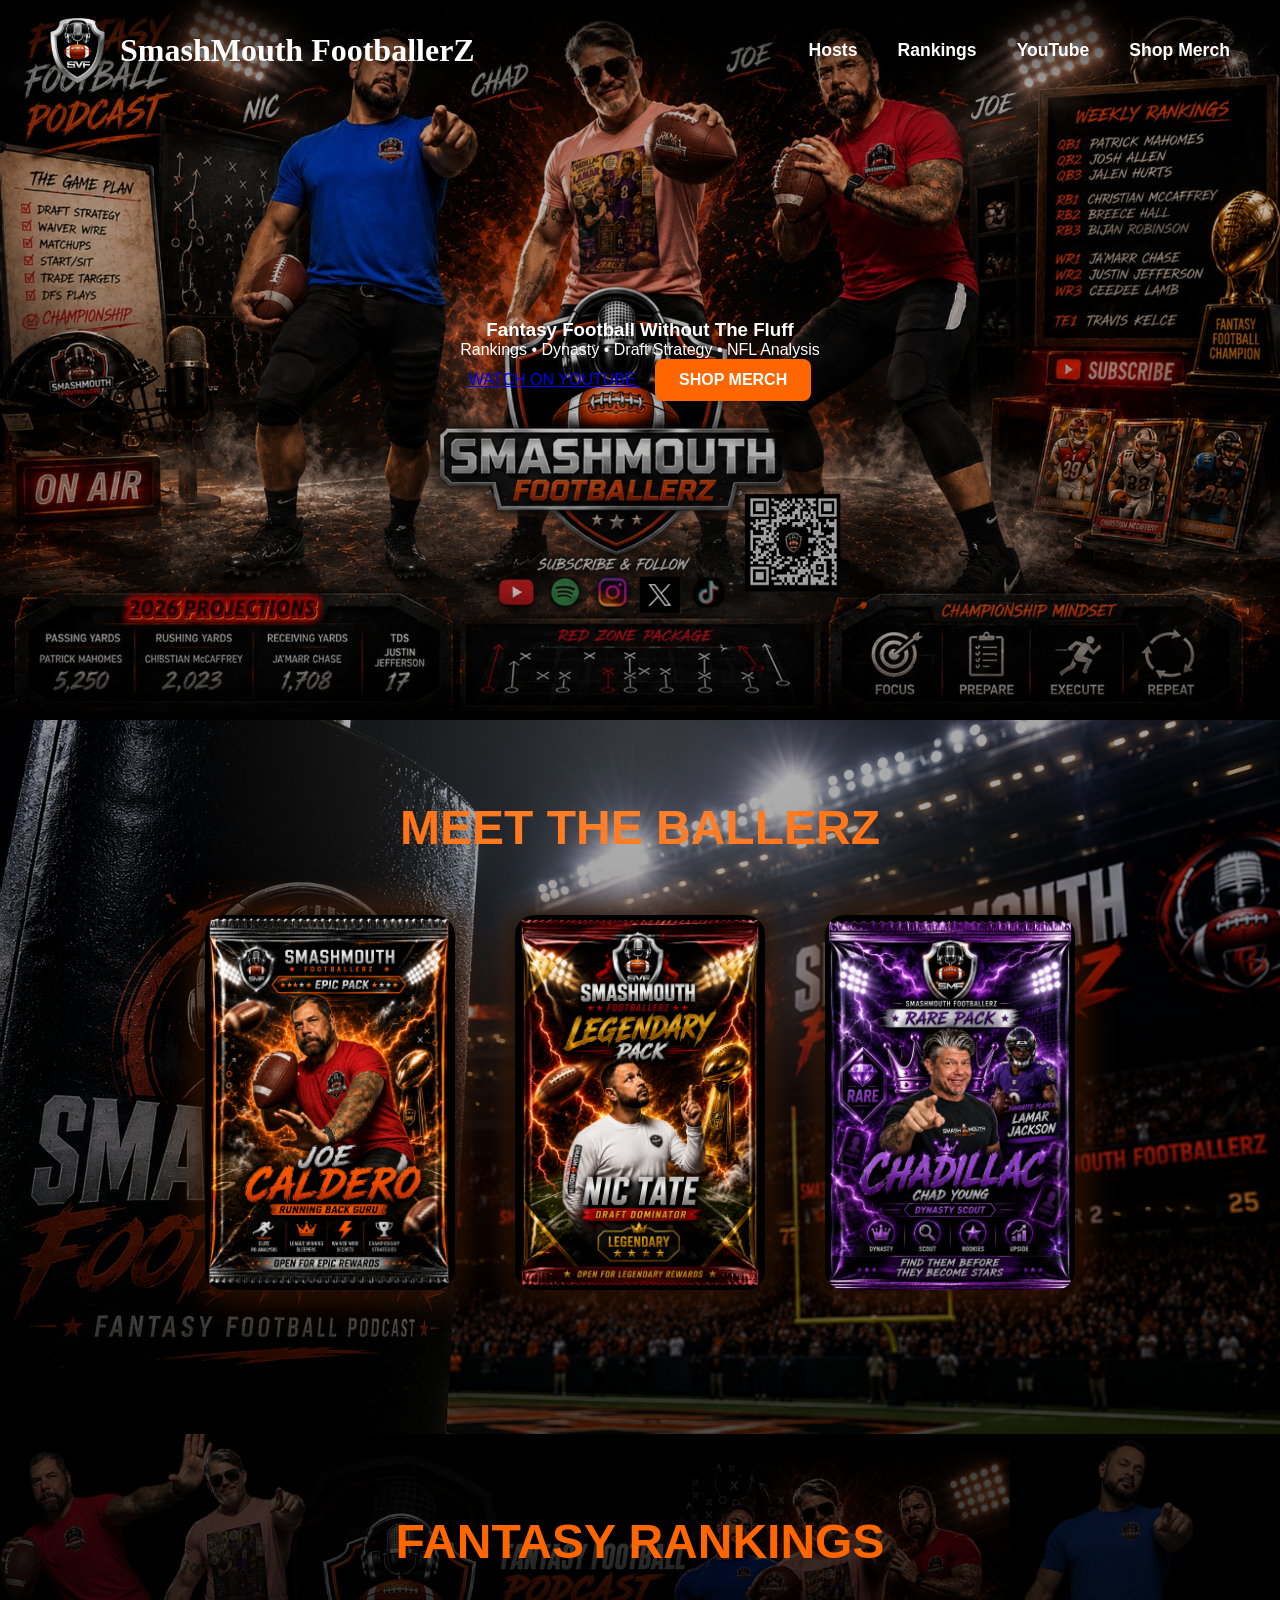
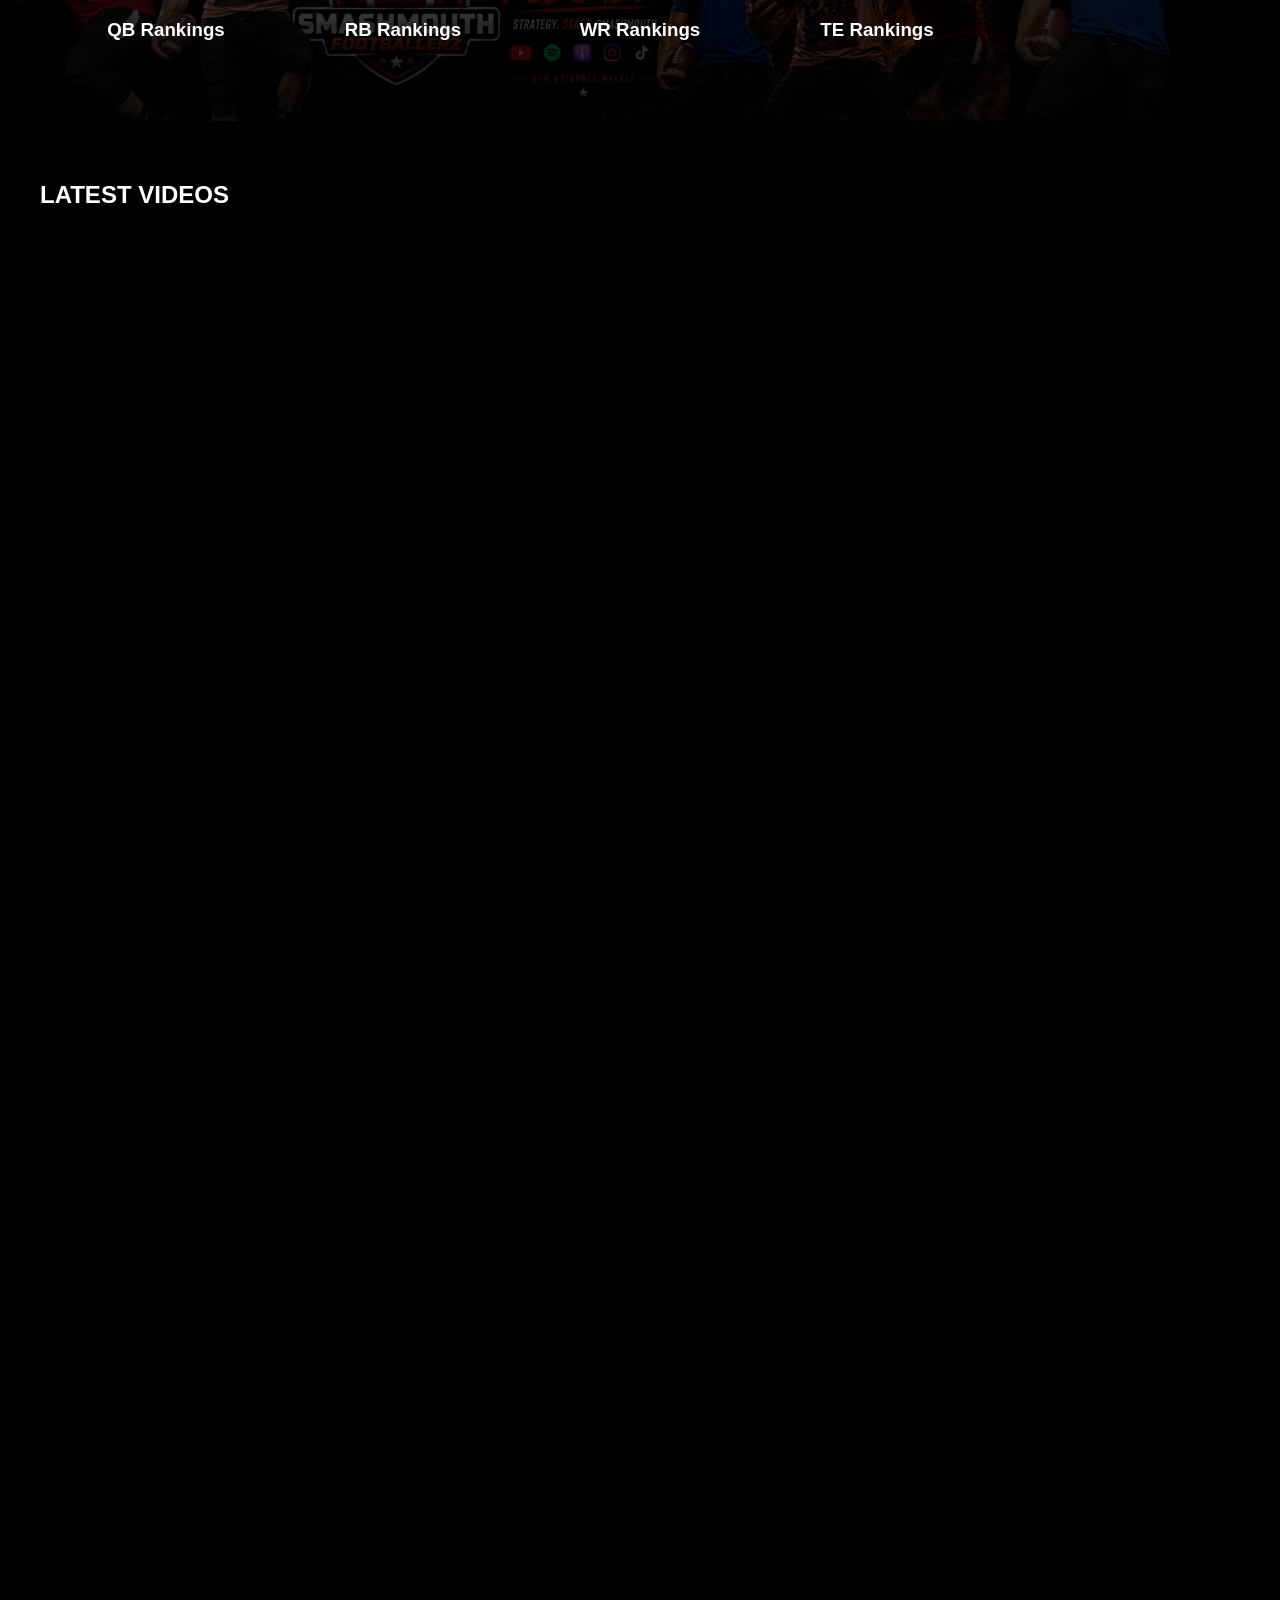
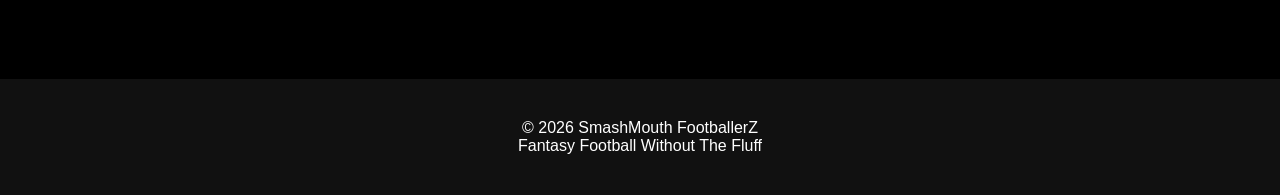
==== index.html @ d7bbfd6d "Update index.html" ====
<!DOCTYPE html>
<html lang="en">
<head>
<meta charset="UTF-8">
<meta name="viewport" content="width=device-width, initial-scale=1.0">
<title>SmashMouth FootballerZ</title>

<link rel="stylesheet" href="style.css">

<link href="https://fonts.googleapis.com/css2?family=Permanent+Marker&display=swap" rel="stylesheet">

</head>
<body>

<header class="navbar">

    <div class="logo-brand">
        <img src="Subject.png" alt="SMFZ Logo">
        <span>SmashMouth FootballerZ</span>
    </div>

        <nav>
    <a href="#hosts">Hosts</a>
    <a href="#rankings">Rankings</a>
    <a href="#videos">YouTube</a>
    <a href="https://smashmouth-footballerz-shop.fourthwall.com"
       target="_blank">Shop Merch</a>
</nav>


</header>

<section class="hero">

    <section class="hero">

    <img src="new-hero.jpg" class="hero-banner" alt="SmashMouth FootballerZ">

    <div class="hero-overlay"></div>

    <div class="hero-content">

        <h1>Fantasy Football Without The Fluff</h1>

        <p>Rankings • Dynasty • Draft Strategy • NFL Analysis</p>

        <a href="https://www.youtube.com/@SmashMouthFootballerZ"
           target="_blank"
           class="hero-btn">
           WATCH ON YOUTUBE
        </a>

        <a href="https://smashmouth-footballerz-shop.fourthwall.com"
           target="_blank"
           class="shop-btn">
           SHOP MERCH
        </a>

    </div>

</section>

<section id="hosts" class="hosts-section">

    <h2>MEET THE BALLERZ</h2>

    <div class="pack-grid">

        <a href="joe-bio.html" class="pack-link open-pack">
            <img src="joe-pack2.png" class="pack-image">
        </a>

        <a href="nic-bio.html" class="pack-link open-pack">
            <img src="nic-pack.png" class="pack-image">
        </a>

        <a href="chad-bio.html" class="pack-link open-pack">
            <img src="chad-pack.png" class="pack-image">
        </a>

    </div>

</section>

<section id="rankings" class="rankings-section">

    <h2>FANTASY RANKINGS</h2>

    <div class="rankings-grid">
       <a href="qb-rankings.html" class="ranking-card">
    <h3>QB Rankings</h3>
</a>

<a href="rb-rankings.html" class="ranking-card">
    <h3>RB Rankings</h3>
</a>

<a href="wr-rankings.html" class="ranking-card">
    <h3>WR Rankings</h3>
</a>

<a href="te-rankings.html" class="ranking-card">
    <h3>TE Rankings</h3>
</a>

</section>

<section id="videos" class="videos-section">

    <section id="youtube" class="youtube-section">
    <h2>LATEST VIDEOS</h2>

    <div class="video-grid">

        <iframe
            src="https://www.youtube.com/embed/yEulqUwS1Uc"
            allowfullscreen>
        </iframe>

        <iframe
            src="https://www.youtube.com/embed/JzOBuigKJJA"
            allowfullscreen>
        </iframe>

        <iframe
            src="https://www.youtube.com/embed/1jesguwpZWY"
            allowfullscreen>
        </iframe>

    </div>
        
</section>

<footer>

    <p>© 2026 SmashMouth FootballerZ</p>

    <p>Fantasy Football Without The Fluff</p>

</footer>

<!-- PACK OPENING OVERLAY -->

<div id="pack-opening">

    <div class="pack-flash"></div>

    <div class="smoke smoke1"></div>
    <div class="smoke smoke2"></div>
    <div class="smoke smoke3"></div>

    <div id="player-card">
        <img id="player-card-image" src="">
        <button id="enter-bio">VIEW PLAYER BIO</button>
    </div>

    <div class="pack-wrapper">
        <img id="opening-pack-left" class="pack-half left" src="">
        <img id="opening-pack-right" class="pack-half right" src="">
    </div>

    <h1 id="opening-text">OPENING PACK...</h1>

</div>

<script>

document.querySelectorAll('.open-pack').forEach(pack => {

    pack.addEventListener('click', function(e){

        e.preventDefault();

        const destination = this.href;
        const image = this.querySelector('.pack-image');
        const overlay = document.getElementById('pack-opening');
        const text = document.getElementById('opening-text');

        document.getElementById('player-card-image').src = image.src;
        document.getElementById('opening-pack-left').src = image.src;
        document.getElementById('opening-pack-right').src = image.src;

        overlay.classList.remove('epic','legendary','dynasty');
        overlay.classList.add('active');

        document.getElementById('shakeSound').play();

        setTimeout(() => {
            document.getElementById('ripSound').play();
        }, 600);

        setTimeout(() => {
            document.getElementById('boomSound').play();
        }, 1000);

        setTimeout(() => {
            document.getElementById('crowdSound').play();
        }, 1400);

        const imageSrc = image.src.toLowerCase();

        if(imageSrc.includes('joe-pack')){
            text.innerHTML = 'OPENING EPIC PACK...';
            overlay.classList.add('epic');
        }
        else if(imageSrc.includes('nic-pack')){
            text.innerHTML = 'OPENING LEGENDARY PACK...';
            overlay.classList.add('legendary');
        }
        else{
            text.innerHTML = 'OPENING DYNASTY PACK...';
            overlay.classList.add('dynasty');
        }

        setTimeout(() => {

            document.getElementById('player-card')
                .classList.add('show-card');

            document.getElementById('enter-bio')
                .style.display = 'block';

        }, 4500);

        document.getElementById('enter-bio').onclick = () => {
            window.location.href = destination;
        };

    });

});

</script>

</script>

<audio id="shakeSound" src="shake.mp3"></audio> <audio id="ripSound" src="rip.mp3"></audio> <audio id="boomSound" src="boom.mp3"></audio> <audio id="crowdSound" src="crowd.mp3"></audio>

</body>
</html>
---- style.css ----
*{
    margin:0;
    padding:0;
    box-sizing:border-box;
}

html{
    scroll-behavior:smooth;
}

body{
    background:#000;
    color:white;
    font-family:Arial, Helvetica, sans-serif;
    overflow-x:hidden;
}

/* NAVIGATION */

.navbar{
    position:absolute;
    top:0;
    left:0;
    width:100%;
    z-index:1000;

    display:flex;
    justify-content:space-between;
    align-items:center;

    padding:18px 50px;

    background:linear-gradient(
        to bottom,
        rgba(0,0,0,.85),
        rgba(0,0,0,0)
    );
}

.logo-brand{
    display:flex;
    align-items:center;
    gap:15px;
}

.logo-brand img{
    width:55px;
}

.logo-brand span{
    color:white;
    font-size:2rem;
    font-weight:bold;
    font-family:'Permanent Marker', cursive;
}

nav{
    display:flex;
    gap:40px;
}

nav a{
    color:white;
    text-decoration:none;
    font-size:1.1rem;
    font-weight:bold;
}

nav a:hover{
    color:#ff6600;
}

/* HERO */

.hero{
    position:relative;
    width:100%;
    overflow:hidden;
}

.hero-banner{
    width:100%;
    height:auto;
    display:block;
}

.hero-overlay{
    position:absolute;
    inset:0;
    background:rgba(0,0,0,.25);
}

.hero-content{
    position:absolute;
    top:50%;
    left:50%;
    transform:translate(-50%,-50%);
    text-align:center;
    width:100%;
    z-index:10;
}

/* HOSTS */

.hosts-section{
    position:relative;
    padding:80px 60px;

    background-image:
        linear-gradient(
            rgba(0,0,0,.35),
            rgba(0,0,0,.55)
        ),
        url('football-field.png');

    background-size:cover;
    background-position:center;
    background-repeat:no-repeat;
}
.hosts-section::before{
    content:'';
    position:absolute;
    inset:0;

    background:
        radial-gradient(circle at top center,
        rgba(255,255,255,.20),
        transparent 50%);

    pointer-events:none;
}
.hosts-section h2{

    text-align:center;

    color:#ff6600;

    font-size:3rem;

    margin-bottom:50px;
}

.hosts-grid{
    display:grid;
    grid-template-columns:repeat(3,1fr);
    gap:30px;
    align-items:start;
}

.host-card{
    background:#111;
    border-radius:15px;
    overflow:hidden;
}

.host-card img{
    width:100%;
    height:auto;
    display:block;
}

.host-info{

    padding:25px;
}

.host-info h3{

    color:#ff6600;

    margin-bottom:10px;

    font-size:1.5rem;
}

.host-info p{

    font-size:1.1rem;
}

/* RANKINGS */

.rankings-section{
    padding:80px 60px;

    background-image:
        linear-gradient(
            rgba(0,0,0,.70),
            rgba(0,0,0,.85)
        ),
        url('fantasyrankings.jpg');

    background-size:cover;
    background-position:center;
    background-repeat:no-repeat;

    position:relative;
}

.rankings-section h2{

    text-align:center;

    color:#ff6600;

    font-size:3rem;

    margin-bottom:50px;
}

.rankings-grid{

    display:grid;

    grid-template-columns:repeat(5,1fr);

    gap:25px;

    max-width:1400px;

    margin:auto;
}

.ranking-card {
    text-decoration: none;
    color: white;
    display: flex;
    justify-content: center;
    align-items: center;
}

.ranking-card:hover {
    transform: translateY(-5px);
    transition: 0.3s;
}
}

/* VIDEOS */

.videos-section{
    padding:80px 60px;

    background-image:
        linear-gradient(
            rgba(0,0,0,.75),
            rgba(0,0,0,.90)
        ),
        url('stadium-lights.png');

    background-size:cover;
    background-position:center;
    background-repeat:no-repeat;

    position:relative;
}

.video-card iframe{
    width:100%;
    height:250px;
    border:none;
    border-radius:12px;
}
}

.video-card{
    border-radius:20px;
    overflow:hidden;

    box-shadow:
        0 0 25px rgba(0,0,0,.7),
        0 0 20px rgba(255,102,0,.25);
}

.video-card iframe{
    width:100%;
    height:280px;
    border:none;
}

@media(max-width:900px){
    .videos-grid{
        grid-template-columns:1fr;
    }

    .video-card iframe{
        height:220px;
    }
}
/* FOOTER */

footer{

    background:#111;

    text-align:center;

    padding:40px;
}

/* MOBILE */

@media(max-width:1000px){

    .hosts-grid{
        grid-template-columns:1fr;
    }

    .rankings-grid{
        grid-template-columns:1fr;
    }

    .hero h1{
        font-size:3rem;
    }

    .hero p{
        font-size:1.2rem;
    }

    .navbar{
        flex-direction:column;
        gap:15px;
    }
}
.shop-btn {
    display: inline-block;
    margin-left: 15px;
    padding: 12px 24px;
    background: #ff6600;
    color: white;
    text-decoration: none;
    font-weight: bold;
    border-radius: 8px;
    transition: 0.3s ease;
}

.shop-btn:hover {
    background: #cc5200;
    transform: scale(1.05);
}
.host-link{
    text-decoration:none;
    color:inherit;
    display:block;
}

.host-card{
    cursor:pointer;
    transition:transform .3s ease;
}

.host-card:hover{
    transform:translateY(-8px);
}
.host-bio-poster{
    text-align:center;
    padding:40px 20px;
}

.host-bio-poster{
    text-align:center;
    padding:20px;
}

.bio-poster{
    width:min(95vw,1100px);
    max-height:90vh;
    object-fit:contain;
    display:block;
    margin:0 auto;
    border-radius:15px;
    box-shadow:0 0 35px rgba(255,106,0,.5);
}
/* PACK OPENING SECTION */

/* ==========================================
   SMF PACK SYSTEM - CLEAN VERSION
========================================== */

.pack-grid{
    display:flex;
    justify-content:center;
    align-items:center;
    flex-wrap:wrap;
    gap:60px;
    margin:60px auto;
    max-width:1600px;
}

.pack-link{
    text-decoration:none;
    display:block;
}

/* PACK IMAGES */

.pack-image{
    width:250px;
    height:auto;
    border-radius:20px;
    cursor:pointer;
    transition:.3s ease;

    backdrop-filter:blur(8px);

    box-shadow:
        0 0 25px rgba(0,0,0,.8),
        0 0 40px rgba(255,102,0,.4);
}

/* JOE PACK */

.pack-link:nth-child(1) .pack-image{
    animation:
        floatPack 3s ease-in-out infinite,
        glowEpic 2s ease-in-out infinite;
}

/* NIC PACK */

.pack-link:nth-child(2) .pack-image{
    animation:
        floatPack 3s ease-in-out infinite,
        glowLegendary 2s ease-in-out infinite;
}

/* CHAD PACK */

.pack-link:nth-child(3) .pack-image{
    animation:
        floatPack 3s ease-in-out infinite,
        glowRare 2s ease-in-out infinite;
}

/* FLOAT */

@keyframes floatPack{
    0%{
        transform:translateY(0);
    }

    50%{
        transform:translateY(-15px);
    }

    100%{
        transform:translateY(0);
    }
}

/* ORANGE */

@keyframes glowEpic{
    0%{
        box-shadow:0 0 20px #ff6600;
    }

    50%{
        box-shadow:
            0 0 40px #ff6600,
            0 0 80px #ff9900;
    }

    100%{
        box-shadow:0 0 20px #ff6600;
    }
}

/* RED */

@keyframes glowLegendary{
    0%{
        box-shadow:0 0 20px #ff0000;
    }

    50%{
        box-shadow:
            0 0 50px #ff0000,
            0 0 100px #ff3300,
            0 0 150px #ff6600;
    }

    100%{
        box-shadow:0 0 20px #ff0000;
    }
}

/* PURPLE */

@keyframes glowRare{
    0%{
        box-shadow:0 0 20px #8a2be2;
    }

    50%{
        box-shadow:
            0 0 50px #8a2be2,
            0 0 100px #b266ff;
    }

    100%{
        box-shadow:0 0 20px #8a2be2;
    }
}

/* HOVER */

.pack-image:hover{
    transform:scale(1.08);
}

/* ==========================================
   PACK OPENING OVERLAY
========================================== */

/* ===================================
SMF ULTIMATE PACK OPENER
=================================== */

.pack-grid{
display:flex;
justify-content:center;
gap:60px;
flex-wrap:wrap;
margin:60px auto;
}

.pack-image{
width:250px;
border-radius:20px;
cursor:pointer;
transition:.3s;
}

/* FLOATING PACKS */

.pack-link:nth-child(1) .pack-image{
animation:floatPack 3s infinite ease-in-out,
epicGlow 2s infinite;
}

.pack-link:nth-child(2) .pack-image{
animation:floatPack 3s infinite ease-in-out,
legendaryGlow 2s infinite;
}

.pack-link:nth-child(3) .pack-image{
animation:floatPack 3s infinite ease-in-out,
dynastyGlow 2s infinite;
}

@keyframes floatPack{
0%{transform:translateY(0);}
50%{transform:translateY(-15px);}
100%{transform:translateY(0);}
}

@keyframes epicGlow{
0%,100%{box-shadow:0 0 20px #ff6600;}
50%{box-shadow:0 0 60px #ff6600;}
}

@keyframes legendaryGlow{
0%,100%{box-shadow:0 0 20px #ff0000;}
50%{
box-shadow:
0 0 50px #ff0000,
0 0 100px #ff6600;
}
}

@keyframes dynastyGlow{
0%,100%{box-shadow:0 0 20px #8a2be2;}
50%{
box-shadow:
0 0 50px #8a2be2,
0 0 100px #c77dff;
}
}

/* ===================================
OVERLAY
=================================== */

#pack-opening{
position:fixed;
inset:0;
background:#000;
display:none;
justify-content:center;
align-items:center;
flex-direction:column;
z-index:99999;
overflow:hidden;
}

#pack-opening.active{
display:flex;
}

/* FLASH */

.pack-flash{
position:absolute;
inset:0;
background:white;
opacity:0;
}

#pack-opening.active .pack-flash{
animation:flashBurst .8s forwards;
}

@keyframes flashBurst{
0%{opacity:0;}
20%{opacity:1;}
100%{opacity:0;}
}

/* SMOKE */

.smoke{
position:absolute;
width:600px;
height:600px;
border-radius:50%;
background:rgba(255,255,255,.08);
filter:blur(80px);
opacity:0;
}

#pack-opening.active .smoke{
animation:smokeRise 3s forwards;
}

@keyframes smokeRise{
from{
opacity:0;
transform:scale(.2);
}
to{
opacity:.7;
transform:scale(2);
}
}

/* PACK RIP */

.pack-wrapper{
position:relative;
width:350px;
height:500px;
}

.pack-half{
position:absolute;
width:100%;
height:100%;
object-fit:contain;
}

.left{
clip-path:polygon(0 0,50% 0,50% 100%,0 100%);
}

.right{
clip-path:polygon(50% 0,100% 0,100% 100%,50% 100%);
}

#pack-opening.active .left{
animation:ripLeft 1.5s forwards;
}

#pack-opening.active .right{
animation:ripRight 1.5s forwards;
}

@keyframes ripLeft{
to{
transform:
translateX(-500px)
rotate(-25deg);
opacity:0;
}
}

@keyframes ripRight{
    to{
        transform:
            translateX(500px)
            rotate(25deg);

        opacity:0;
    }
}

/* CARD REVEAL */

#player-card{
    position:absolute;
    left:50%;
    top:50%;

    transform:
        translate(-50%,-50%)
        translateY(400px)
        rotateY(180deg);

    opacity:0;
    z-index:1000;

    transition:all 1.2s ease;
    text-align:center;
}
.show-card{
    opacity:1 !important;

    transform:
        translate(-50%,-50%)
        translateY(0)
        rotateY(0deg) !important;
}

#player-card img{
    width:350px;
    border-radius:20px;

    box-shadow:
        0 0 30px #ff6600,
        0 0 80px #ff3300;
}
#player-card-image{
    width:350px;
    max-width:80vw;
    display:block;
}
#enter-bio{
    display:none;

    margin-top:20px;
    padding:15px 30px;

    background:#ff6600;
    color:#fff;

    border:none;
    border-radius:10px;

    font-size:20px;
    font-weight:bold;

    cursor:pointer;

    box-shadow:
        0 0 20px #ff6600;
}

#enter-bio:hover{
    transform:scale(1.05);
}

/* TEXT */

#opening-text{
margin-top:25px;
color:white;
font-size:2.5rem;
text-shadow:
0 0 20px #ff6600;
}

/* BUTTON */

#enter-bio{
display:none;
margin:25px auto;

padding:15px 35px;

background:#ff6600;

color:white;

border:none;

border-radius:12px;

font-size:20px;

cursor:pointer;

box-shadow:
0 0 30px #ff6600;


}

#enter-bio:hover{
transform:scale(1.05);
}
.stadium-lights{
    position:absolute;
    inset:0;
    background:
    radial-gradient(circle,#ff6600 0%,transparent 70%);
    opacity:0;
    animation:lightsOn 1s forwards;
    animation-delay:1s;
}

@keyframes lightsOn{
    to{
        opacity:.8;
    }
}
.show-card img{
    animation:pulseGlow 2s infinite;
}

@keyframes pulseGlow{
    0%{
        transform:scale(1);
    }
    50%{
        transform:scale(1.05);
    }
    100%{
        transform:scale(1);
    }
}.epic{
    box-shadow:0 0 50px orange;
}.legendary{
    box-shadow:0 0 80px gold;
}.dynasty{
    box-shadow:0 0 80px #8a2be2;
}.legendary .pack-flash{
    background:gold;
}
/* LATEST VIDEOS */

.youtube-section {
    padding: 60px 40px;
}

.youtube-section h2 {
    color: white;
    margin-bottom: 20px;
    text-transform: uppercase;
}

.video-grid {
    display: flex;
    flex-direction: column;
    gap: 20px;
}

.video-grid iframe {
    width: 100%;
    height: 450px;
    border: none;
    border-radius: 15px;
    background: #000;
}
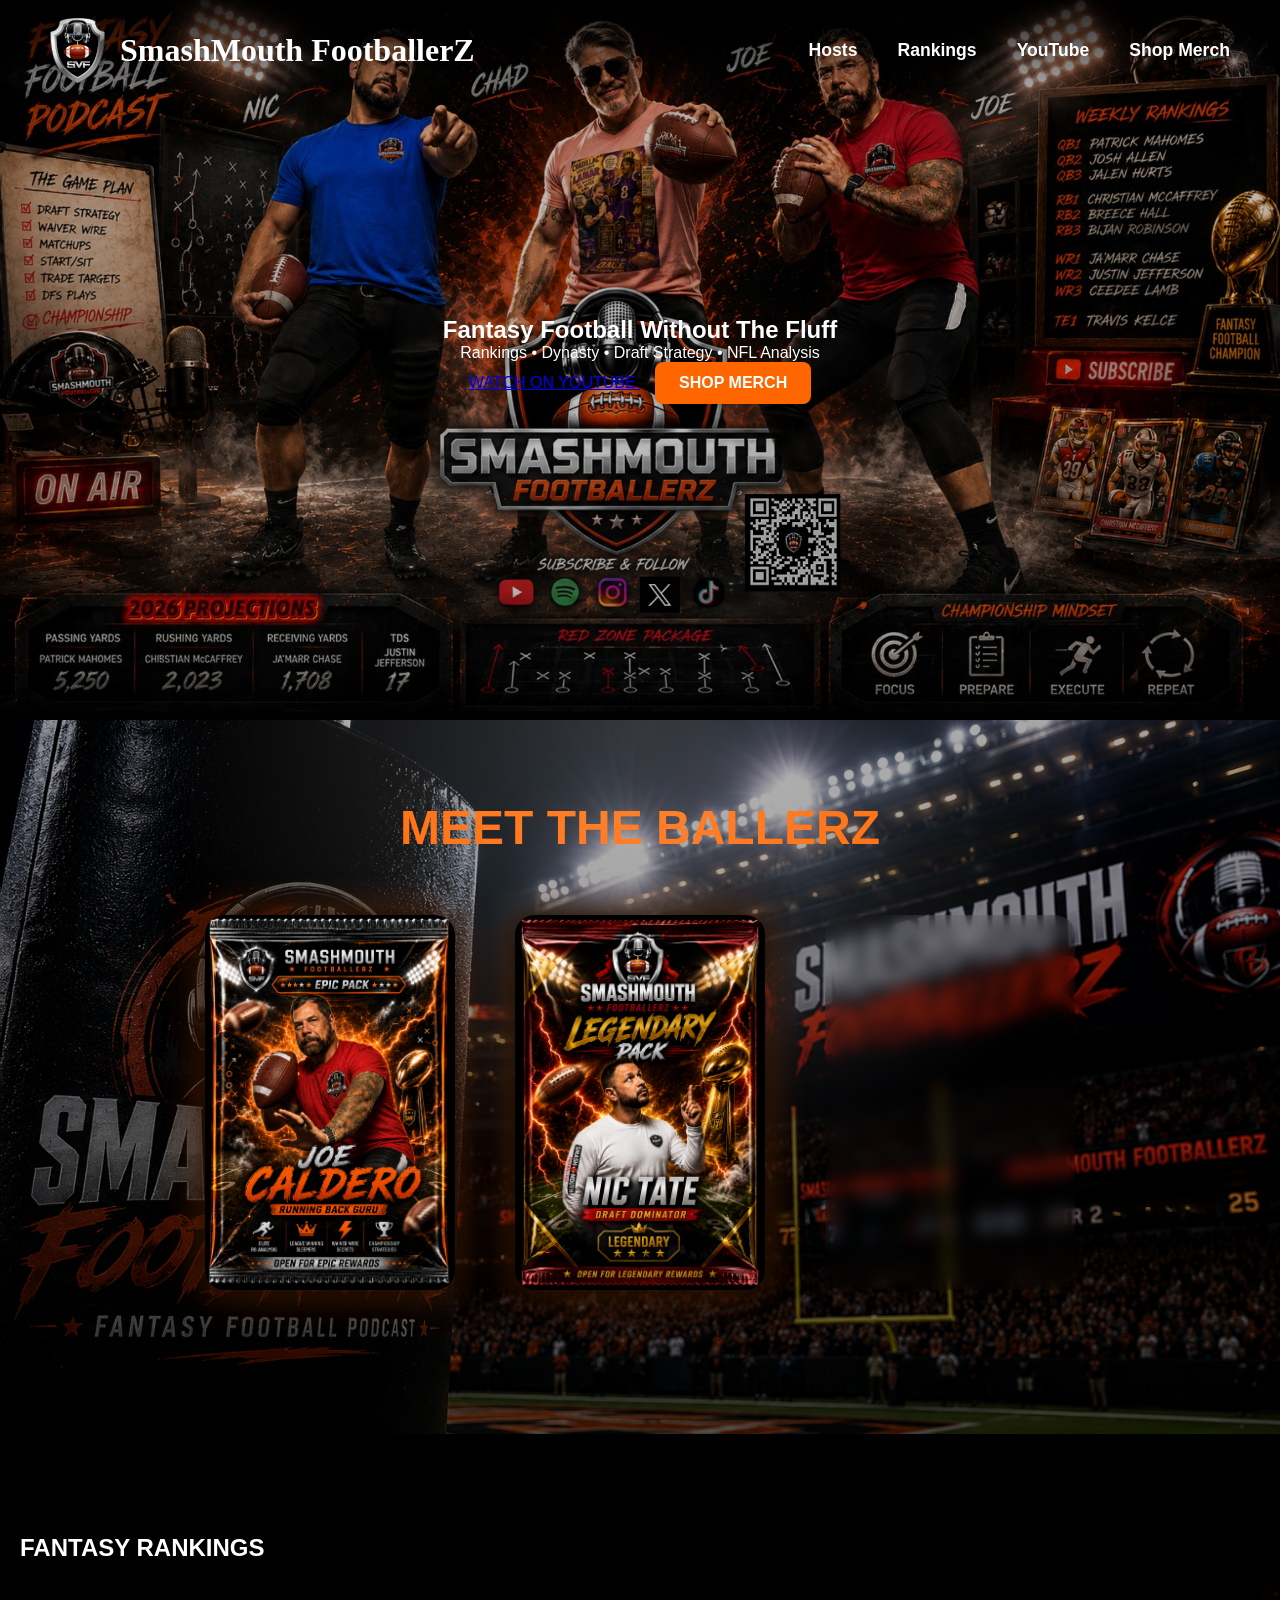
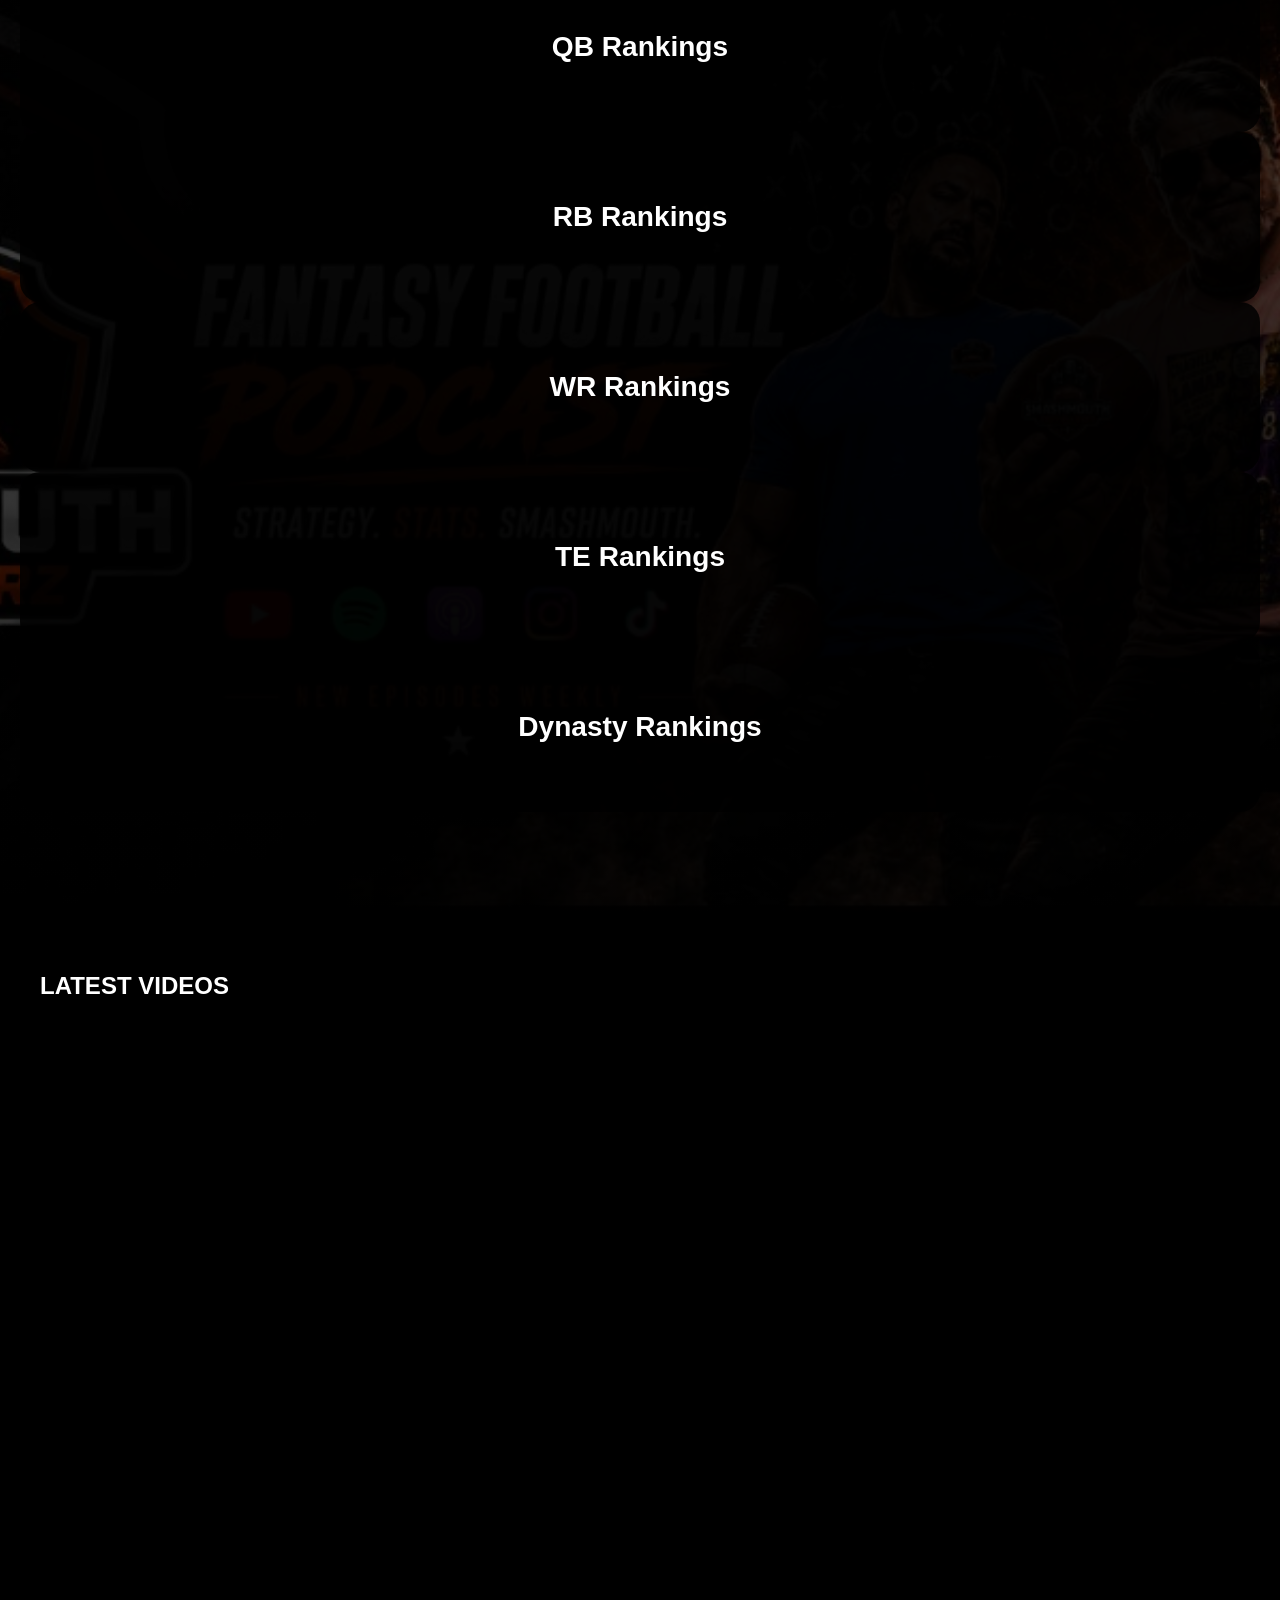
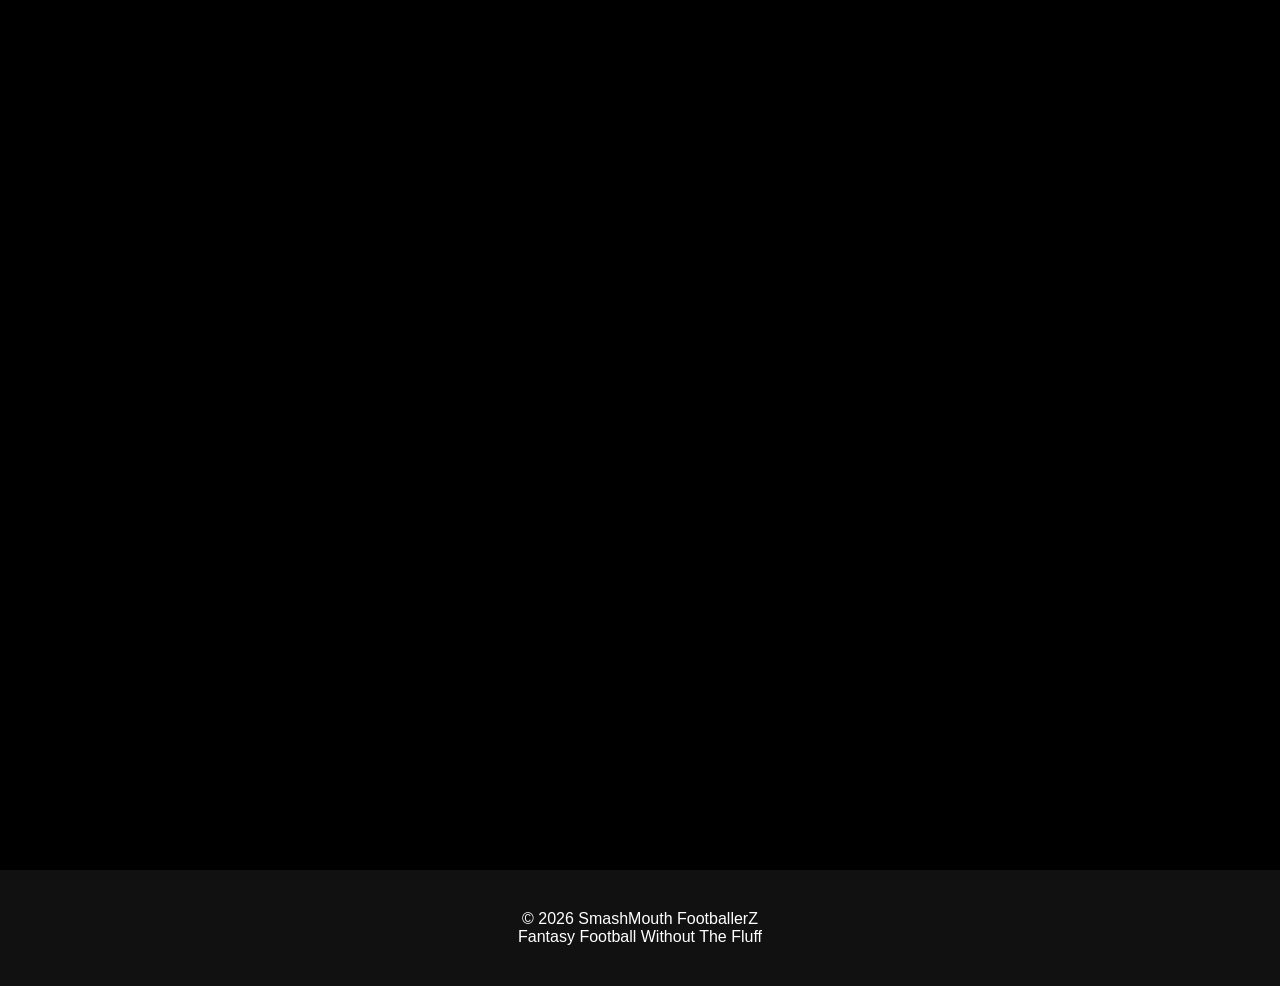
==== commit 427a7ed0: "Update index.html" ====
--- a/index.html
+++ b/index.html
@@ -32,8 +32,6 @@
 
 <section class="hero">
 
-    <section class="hero">
-
     <img src="new-hero.jpg" class="hero-banner" alt="SmashMouth FootballerZ">
 
     <div class="hero-overlay"></div>
@@ -87,27 +85,33 @@
     <h2>FANTASY RANKINGS</h2>
 
     <div class="rankings-grid">
-       <a href="qb-rankings.html" class="ranking-card">
-    <h3>QB Rankings</h3>
-</a>
-
-<a href="rb-rankings.html" class="ranking-card">
-    <h3>RB Rankings</h3>
-</a>
-
-<a href="wr-rankings.html" class="ranking-card">
-    <h3>WR Rankings</h3>
-</a>
-
-<a href="te-rankings.html" class="ranking-card">
-    <h3>TE Rankings</h3>
-</a>
-
-</section>
-
-<section id="videos" class="videos-section">
-
-    <section id="youtube" class="youtube-section">
+
+    <a href="qb-rankings.html" class="ranking-card">
+        <h3>QB Rankings</h3>
+    </a>
+
+    <a href="rb-rankings.html" class="ranking-card">
+        <h3>RB Rankings</h3>
+    </a>
+
+    <a href="wr-rankings.html" class="ranking-card">
+        <h3>WR Rankings</h3>
+    </a>
+
+    <a href="te-rankings.html" class="ranking-card">
+        <h3>TE Rankings</h3>
+    </a>
+
+    <a href="dynasty-rankings.html" class="ranking-card">
+        <h3>Dynasty Rankings</h3>
+    </a>
+
+</div>
+
+</section>
+
+<section id="videos" class="youtube-section">
+
     <h2>LATEST VIDEOS</h2>
 
     <div class="video-grid">
@@ -232,8 +236,6 @@
 
 </script>
 
-</script>
-
 <audio id="shakeSound" src="shake.mp3"></audio> <audio id="ripSound" src="rip.mp3"></audio> <audio id="boomSound" src="boom.mp3"></audio> <audio id="crowdSound" src="crowd.mp3"></audio>
 
 </body>
--- a/style.css
+++ b/style.css
@@ -181,7 +181,8 @@
 /* RANKINGS */
 
 .rankings-section{
-    padding:80px 60px;
+    padding: 100px 20px;
+    min-height: 600px;
 
     background-image:
         linear-gradient(
@@ -191,48 +192,35 @@
         url('fantasyrankings.jpg');
 
     background-size:cover;
-    background-position:center;
+    background-position: top center;
     background-repeat:no-repeat;
 
     position:relative;
 }
 
-.rankings-section h2{
-
-    text-align:center;
-
-    color:#ff6600;
-
-    font-size:3rem;
-
-    margin-bottom:50px;
-}
-
-.rankings-grid{
-
-    display:grid;
-
-    grid-template-columns:repeat(5,1fr);
-
-    gap:25px;
-
-    max-width:1400px;
-
-    margin:auto;
-}
-
 .ranking-card {
+    background: rgba(0,0,0,0.85);
+    border-radius: 20px;
+
+    min-height: 170px;
+    padding: 20px;
+
     text-decoration: none;
     color: white;
+
     display: flex;
     justify-content: center;
     align-items: center;
+
+    font-size: 1.5rem;
+    font-weight: bold;
+
+    transition: 0.3s ease;
 }
 
 .ranking-card:hover {
-    transform: translateY(-5px);
-    transition: 0.3s;
-}
+    transform: translateY(-8px);
+    box-shadow: 0 0 25px rgba(255,102,0,.7);
 }
 
 /* VIDEOS */
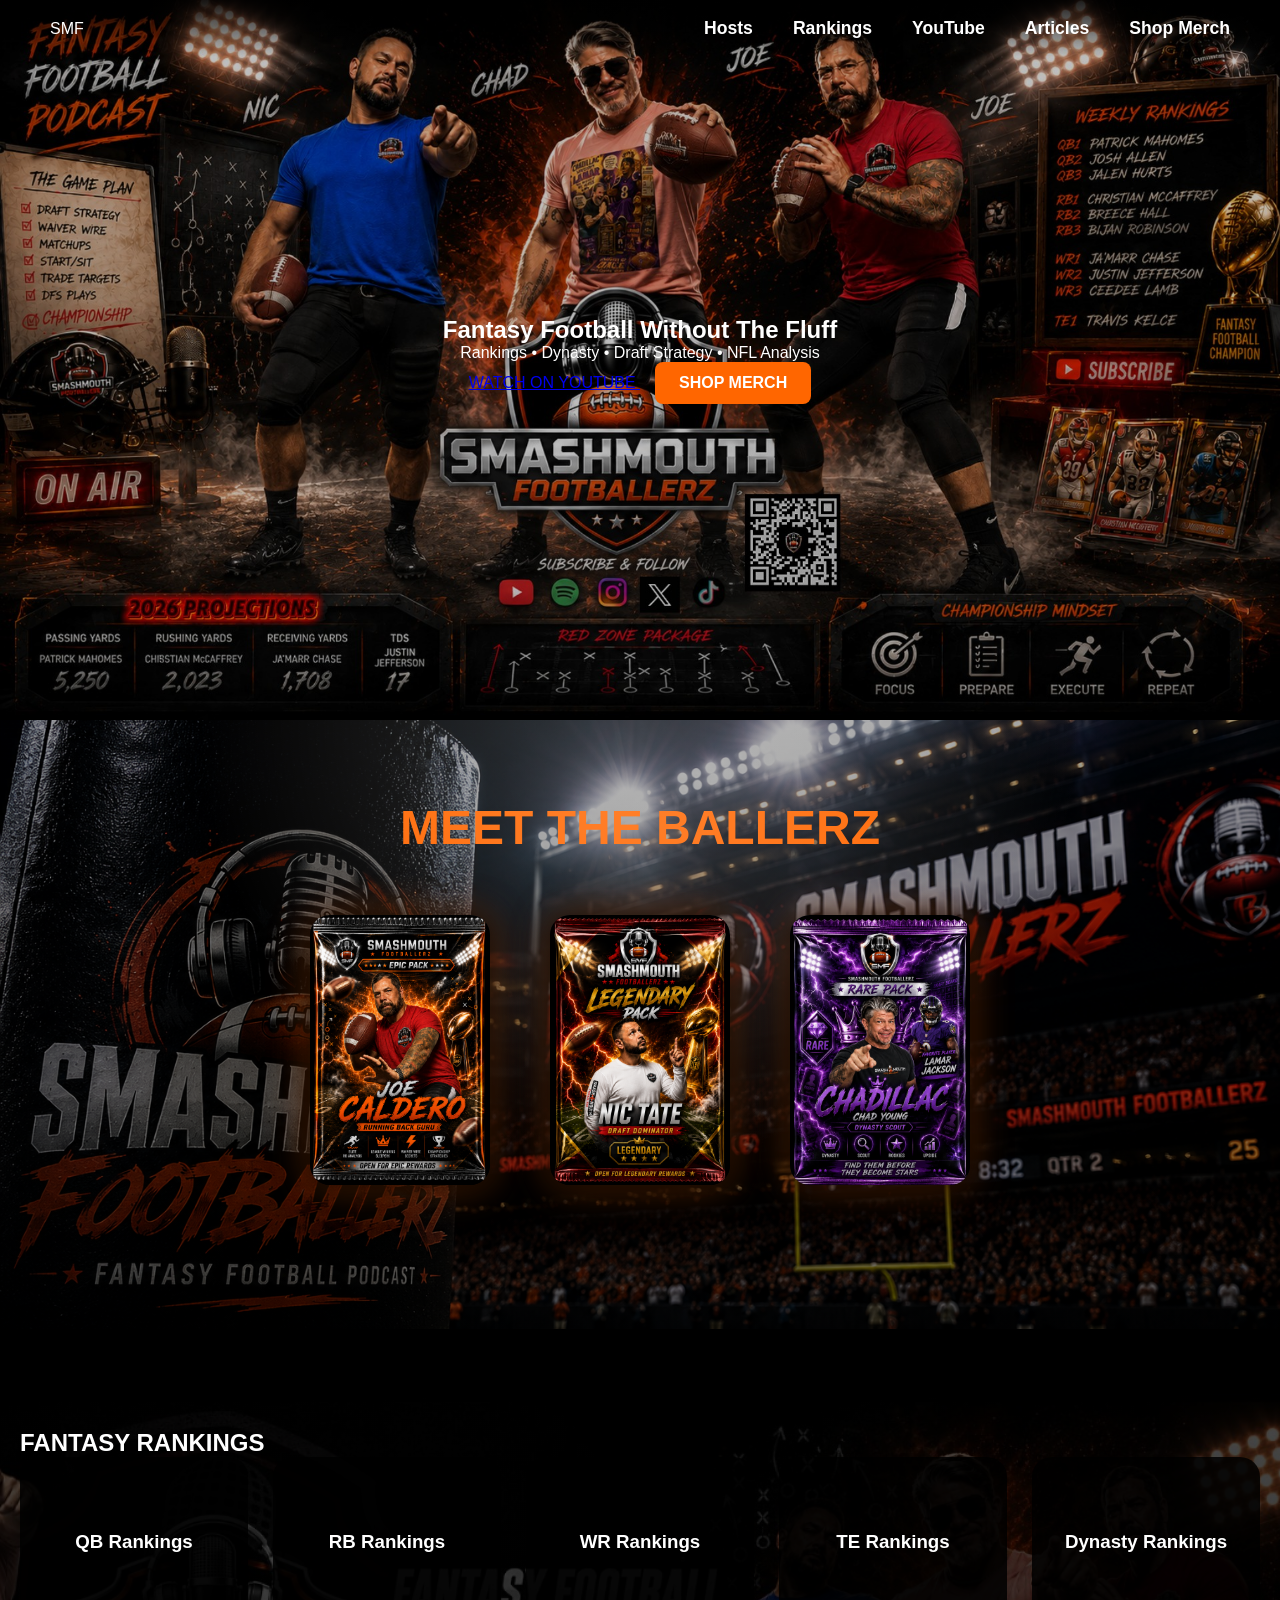
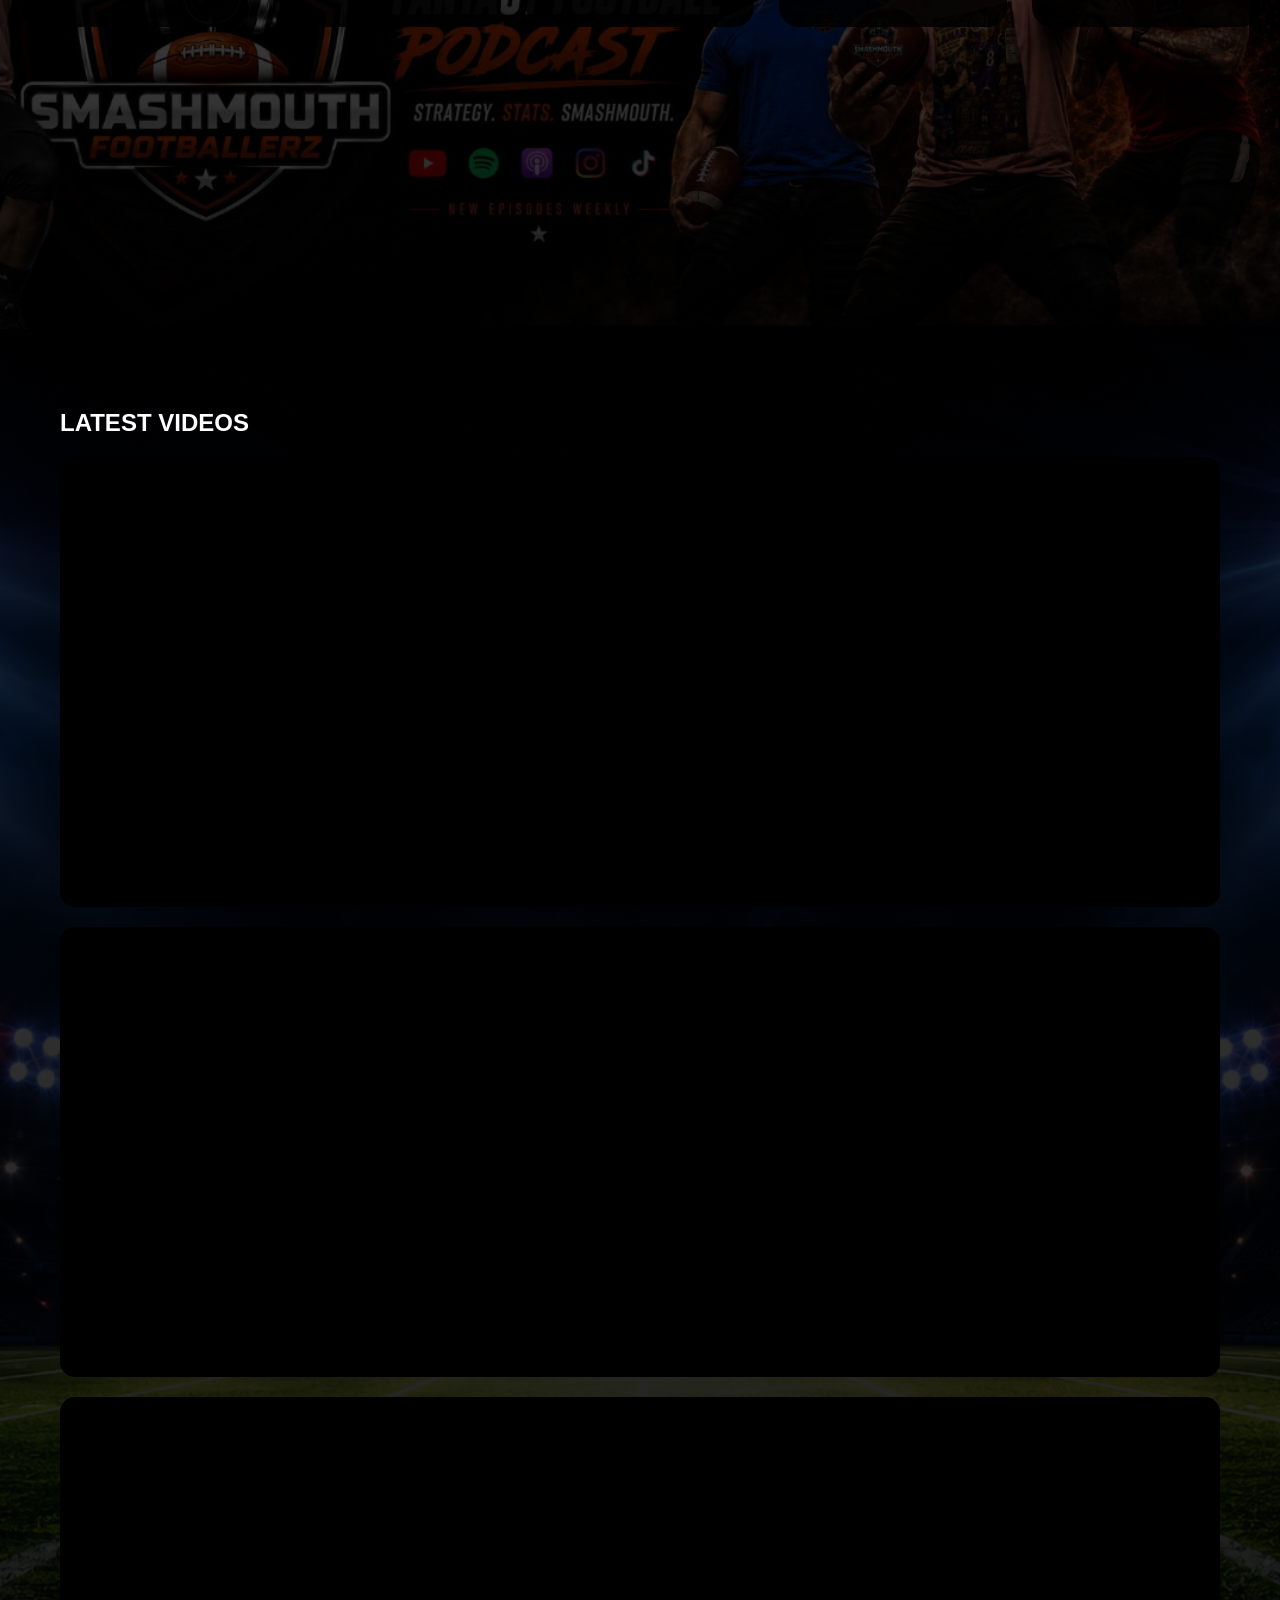
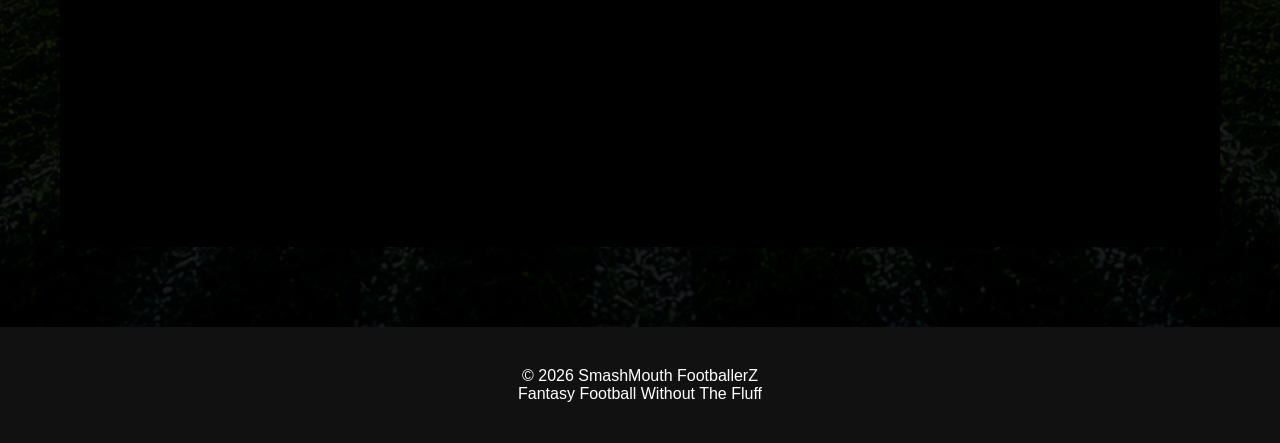
==== commit b1ad6a14: "Update index.html" ====
--- a/index.html
+++ b/index.html
@@ -13,19 +13,22 @@
 <body>
 
 <header class="navbar">
-
-    <div class="logo-brand">
-        <img src="Subject.png" alt="SMFZ Logo">
-        <span>SmashMouth FootballerZ</span>
-    </div>
-
-        <nav>
-    <a href="#hosts">Hosts</a>
-    <a href="#rankings">Rankings</a>
-    <a href="#videos">YouTube</a>
-    <a href="https://smashmouth-footballerz-shop.fourthwall.com"
-       target="_blank">Shop Merch</a>
-</nav>
+    <div class="logo">SMF</div>
+
+    <div class="menu-toggle" id="menu-toggle">
+        <span></span>
+        <span></span>
+        <span></span>
+    </div>
+
+    <nav class="nav-links" id="nav-links">
+        <a href="#hosts">Hosts</a>
+        <a href="rankings.html">Rankings</a>
+        <a href="#youtube">YouTube</a>
+        <a href="#articles">Articles</a>
+        <a href="#shop">Shop Merch</a>
+    </nav>
+</header>
 
 
 </header>
--- a/style.css
+++ b/style.css
@@ -198,29 +198,33 @@
     position:relative;
 }
 
-.ranking-card {
-    background: rgba(0,0,0,0.85);
-    border-radius: 20px;
-
-    min-height: 170px;
-    padding: 20px;
-
-    text-decoration: none;
-    color: white;
-
-    display: flex;
-    justify-content: center;
-    align-items: center;
-
-    font-size: 1.5rem;
-    font-weight: bold;
-
-    transition: 0.3s ease;
-}
-
-.ranking-card:hover {
-    transform: translateY(-8px);
-    box-shadow: 0 0 25px rgba(255,102,0,.7);
+.rankings-grid{
+    display:grid;
+    grid-template-columns:repeat(5,1fr);
+    gap:25px;
+    max-width:1400px;
+    margin:auto;
+}
+
+.ranking-card{
+    background:rgba(0,0,0,.85);
+    border-radius:20px;
+    min-height:170px;
+    padding:20px;
+
+    display:flex;
+    justify-content:center;
+    align-items:center;
+
+    color:white;
+    text-decoration:none;
+
+    transition:.3s;
+}
+
+.ranking-card:hover{
+    transform:translateY(-8px);
+    box-shadow:0 0 25px rgba(255,102,0,.7);
 }
 
 /* VIDEOS */
@@ -248,7 +252,6 @@
     border:none;
     border-radius:12px;
 }
-}
 
 .video-card{
     border-radius:20px;
@@ -274,6 +277,7 @@
         height:220px;
     }
 }
+
 /* FOOTER */
 
 footer{
@@ -827,7 +831,20 @@
 /* LATEST VIDEOS */
 
 .youtube-section {
-    padding: 60px 40px;
+    padding:80px 60px;
+
+    background-image:
+        linear-gradient(
+            rgba(0,0,0,.75),
+            rgba(0,0,0,.90)
+        ),
+        url('stadium-lights.png');
+
+    background-size:cover;
+    background-position:center;
+    background-repeat:no-repeat;
+
+    position:relative;
 }
 
 .youtube-section h2 {
@@ -849,3 +866,407 @@
     border-radius: 15px;
     background: #000;
 }
+.pack-image{
+    width:180px !important;
+    max-width:180px !important;
+}
+/* QB RANKINGS PAGE */
+
+/* QB PAGE */
+
+.intro{
+max-width:1200px;
+margin:auto;
+padding:80px 30px;
+text-align:center;
+}
+
+.intro h2{
+font-size:3rem;
+color:#ff6600;
+margin-bottom:20px;
+}
+
+.intro p{
+font-size:1.2rem;
+line-height:1.8;
+}
+
+#tiers{
+max-width:1400px;
+margin:auto;
+padding:20px;
+}
+
+.rankings{
+    max-width:1500px;
+    margin:0 auto 80px auto;
+
+    background:#0b0b0b;
+
+    border-radius:25px;
+
+    overflow:hidden;
+
+    border:1px solid rgba(255,102,0,.25);
+
+    box-shadow:
+        0 0 30px rgba(255,102,0,.15);
+}
+
+.rankings{
+    max-width:1500px;
+    margin:0 auto 80px auto;
+
+    background:#0b0b0b;
+
+    border-radius:25px;
+
+    overflow:hidden;
+
+    border:1px solid rgba(255,102,0,.25);
+
+    box-shadow:
+        0 0 30px rgba(255,102,0,.15);
+}
+
+.tier-text h2{
+color:#ff6600;
+margin-bottom:15px;
+}
+
+.rankings{
+max-width:1500px;
+margin:auto;
+padding:80px 20px;
+}
+
+.rankings h2{
+text-align:center;
+color:#ff6600;
+font-size:3rem;
+margin-bottom:30px;
+}
+
+.header-image{
+width:100%;
+display:block;
+margin-bottom:30px;
+}
+
+.table-wrapper{
+    overflow-x:auto;
+
+    background:#111;
+
+    padding:25px;
+
+    border-radius:0 0 20px 20px;
+
+    margin-top:-20px;
+
+    border-top:3px solid #ff6600;
+
+    box-shadow:
+        0 0 25px rgba(255,102,0,.20);
+}
+
+.qb-table{
+width:100%;
+border-collapse:collapse;
+}
+
+.qb-table th{
+background:#222;
+color:#ff6600;
+padding:15px;
+}
+
+.qb-table td{
+padding:15px;
+border-bottom:1px solid #333;
+}
+
+.qb-table tr:hover{
+background:#1a1a1a;
+}
+
+.footer-cta{
+padding:100px 20px;
+text-align:center;
+
+background:
+linear-gradient(rgba(0,0,0,.85),rgba(0,0,0,.95)),
+url('football-field.png');
+
+background-size:cover;
+background-position:center;
+}
+.projection-title{
+    text-align:center;
+    font-size:4rem;
+    color:#ff6600;
+    text-transform:uppercase;
+    margin-bottom:10px;
+
+    text-shadow:
+        0 0 15px rgba(255,102,0,.8);
+}
+
+.projection-subtitle{
+    text-align:center;
+    color:#bbb;
+    font-size:1.3rem;
+    margin-bottom:40px;
+    letter-spacing:2px;
+}
+.tier-banner{
+    width:100%;
+    max-width:1400px;
+    display:block;
+    margin:60px auto 25px auto;
+}
+
+.table-wrapper{
+    margin-bottom:50px;
+}
+.tier-section{
+    position:relative;
+    text-align:center;
+    padding:50px 0;
+}
+
+.tier-section::before{
+    content:"";
+    position:absolute;
+    top:0;
+    left:0;
+    width:100%;
+    height:100%;
+
+    background:url("stadium-lights.png") center center/cover no-repeat;
+
+    opacity:.35;
+    z-index:0;
+}
+
+.tier-banner{
+    width:300px;
+    max-width:60%;
+}
+
+    filter:
+        drop-shadow(0 0 10px #ff6600)
+        drop-shadow(0 0 20px #ff6600);
+}
+}
+.hero-btn{
+    display:inline-block;
+    margin-top:20px;
+    padding:14px 35px;
+    background:linear-gradient(135deg,#ff6600,#ff8c00);
+    color:white;
+    text-decoration:none;
+    font-family:'Oswald',sans-serif;
+    font-size:1.2rem;
+    font-weight:700;
+    border-radius:50px;
+    box-shadow:
+        0 0 15px rgba(255,102,0,.6),
+        0 0 30px rgba(255,102,0,.3);
+    transition:.3s ease;
+}
+
+.hero-btn:hover{
+    transform:translateY(-3px) scale(1.05);
+
+    box-shadow:
+        0 0 25px rgba(255,102,0,.9),
+        0 0 50px rgba(255,102,0,.5);
+}
+}
+.hero-overlay{
+    position:absolute;
+    bottom:40px;
+    left:50%;
+    transform:translateX(-50%);
+    text-align:center;
+    width:90%;
+}
+/* TIER BANNER LIGHTS */
+
+.tier-banner-wrap{
+    position:relative;
+    text-align:center;
+    padding:80px 0;
+    overflow:hidden;
+}
+
+.tier-banner-wrap{
+    background:red;
+}
+    content:"";
+    position:absolute;
+    top:0;
+    left:0;
+    width:100%;
+    height:100%;
+
+    background:url("stadium-lights.png") center center no-repeat;
+    background-size:cover;
+
+    opacity:.7;
+    z-index:1;
+}
+
+.tier-banner{
+    position:relative;
+    z-index:2;
+    width:650px;
+    max-width:75%;
+}
+/* STADIUM LIGHTS BEHIND TIER BANNERS */
+
+.tier-banner-wrap{
+    padding:20px 0 0 0;
+    margin-bottom:0;
+}
+
+.tier-banner-wrap{
+    position:relative;
+    text-align:center;
+
+    padding:50px 0 0 0;
+
+    overflow:hidden;
+
+    margin-bottom:0;
+}
+.tier-banner{
+    width:500px;      /* smaller */
+    max-width:80%;
+    display:block;
+    margin:0 auto;
+
+    filter:
+        drop-shadow(0 0 10px #ff6600)
+        drop-shadow(0 0 20px #ff6600);
+}
+}
+/* FLOATING SIDE PANELS */
+
+.right-panel,
+.left-panel,
+.floating-panel,
+.side-panel{
+    width:90px !important;
+    max-width:90px !important;
+}
+
+.right-panel img,
+.left-panel img,
+.floating-panel img,
+.side-panel img{
+    width:90px !important;
+    max-width:90px !important;
+    height:auto !important;
+}
+/* MOBILE HERO FIX */
+
+@media screen and (max-width:768px){
+
+    .navbar{
+        padding:10px 15px;
+        flex-direction:column;
+        gap:10px;
+    }
+
+    .logo-brand{
+        flex-direction:column;
+        gap:5px;
+    }
+
+    .logo-brand img{
+        width:40px;
+    }
+
+    .logo-brand span{
+        font-size:1.1rem;
+        text-align:center;
+    }
+
+    nav{
+        gap:15px;
+        flex-wrap:wrap;
+        justify-content:center;
+    }
+
+    nav a{
+        font-size:.9rem;
+    }
+
+    .hero-content{
+        top:60%;
+        padding:0 20px;
+    }
+
+    .hero-content h1{
+        font-size:2rem !important;
+        line-height:1.1;
+        margin-bottom:10px;
+    }
+
+    .hero-content p{
+        font-size:1rem !important;
+        margin-bottom:15px;
+    }
+
+    .hero-btn,
+    .shop-btn{
+        display:block;
+        width:90%;
+        max-width:320px;
+        margin:10px auto;
+        font-size:1rem;
+    }
+
+    .hero-banner{
+        min-height:700px;
+        object-fit:cover;
+        object-position:center;
+    }
+}
+@media screen and (max-width:768px){
+
+    .left-panel,
+    .right-panel,
+    .floating-panel,
+    .side-panel{
+        display:none !important;
+    }
+
+}
+.projection-header{
+    text-align:center;
+    padding:60px 20px 40px;
+    background:#000;
+}
+
+.projection-header h1{
+    font-family:'Oswald',sans-serif;
+    font-size:4rem;
+    color:#fff;
+
+    text-transform:uppercase;
+
+    text-shadow:
+        0 0 10px #ff6600,
+        0 0 25px #ff6600;
+}
+
+.projection-header p{
+    margin-top:10px;
+    color:#aaa;
+    font-size:1.2rem;
+    letter-spacing:2px;
+}
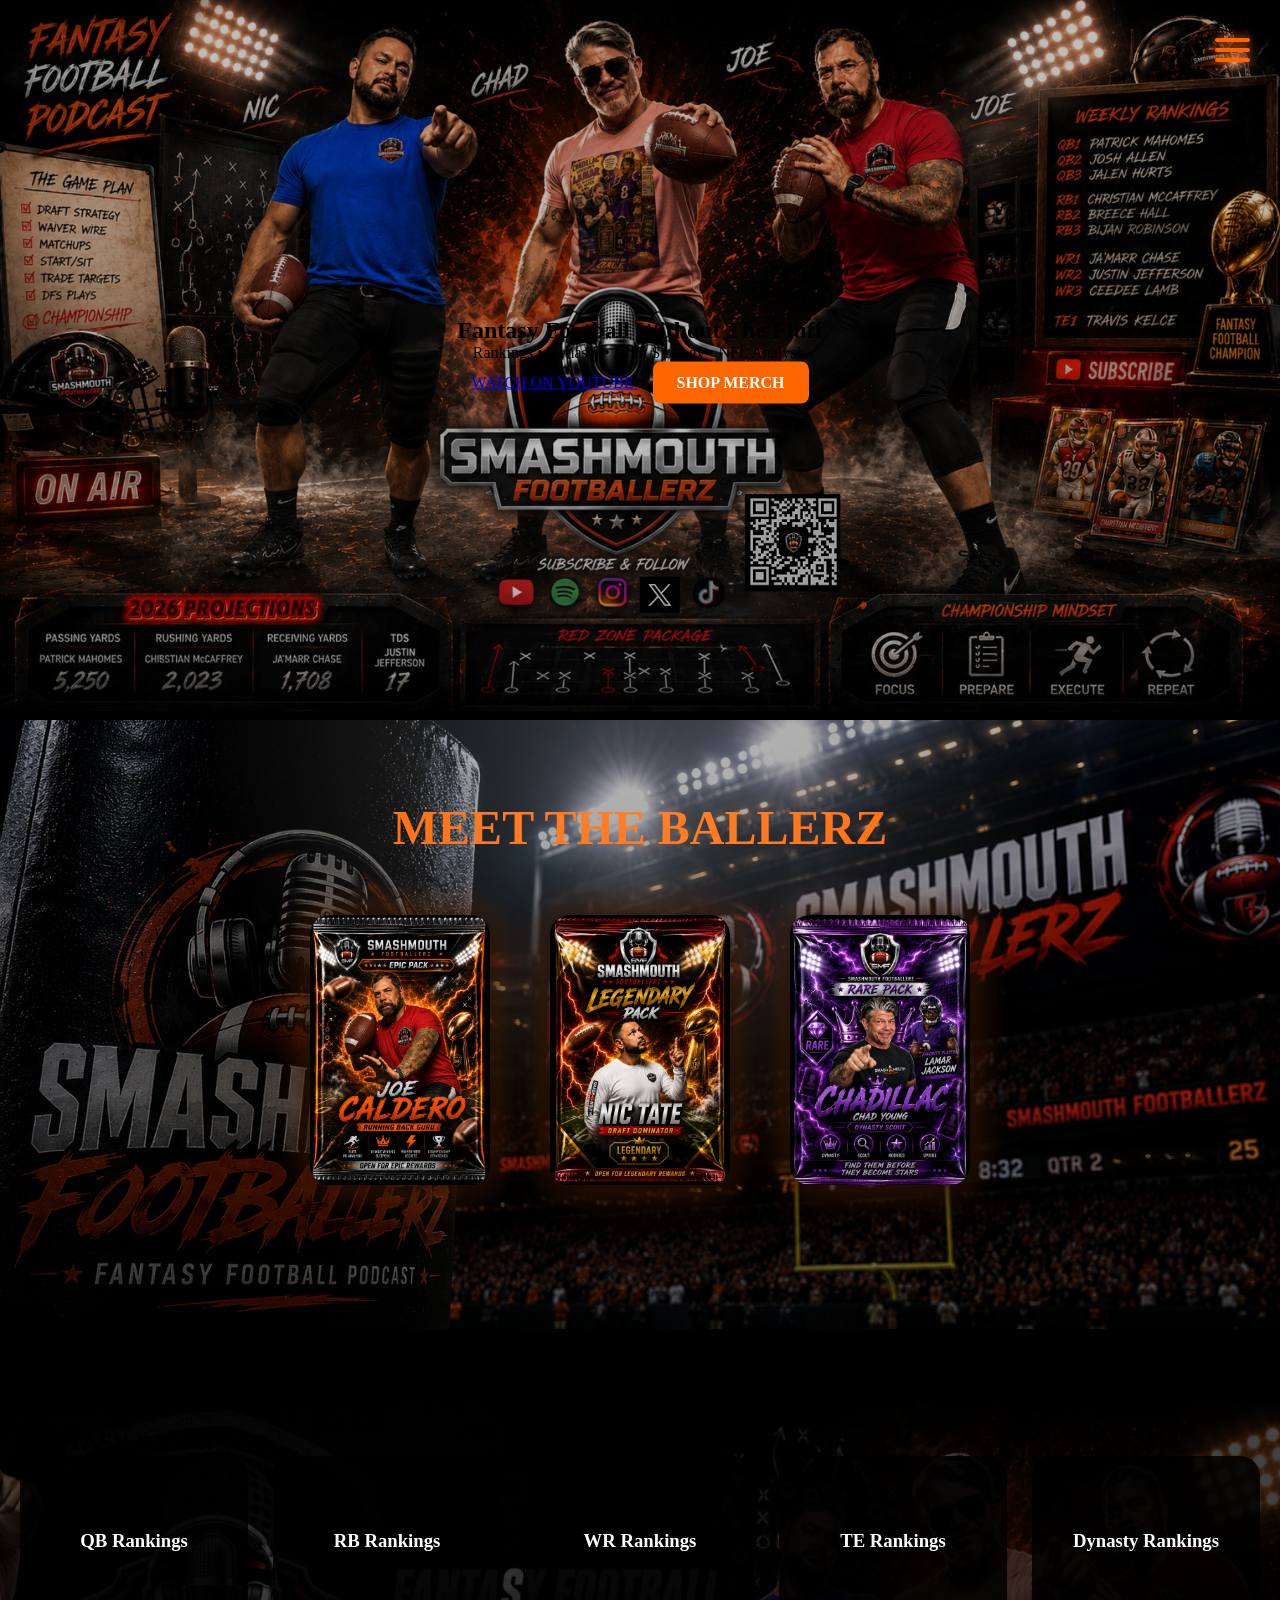
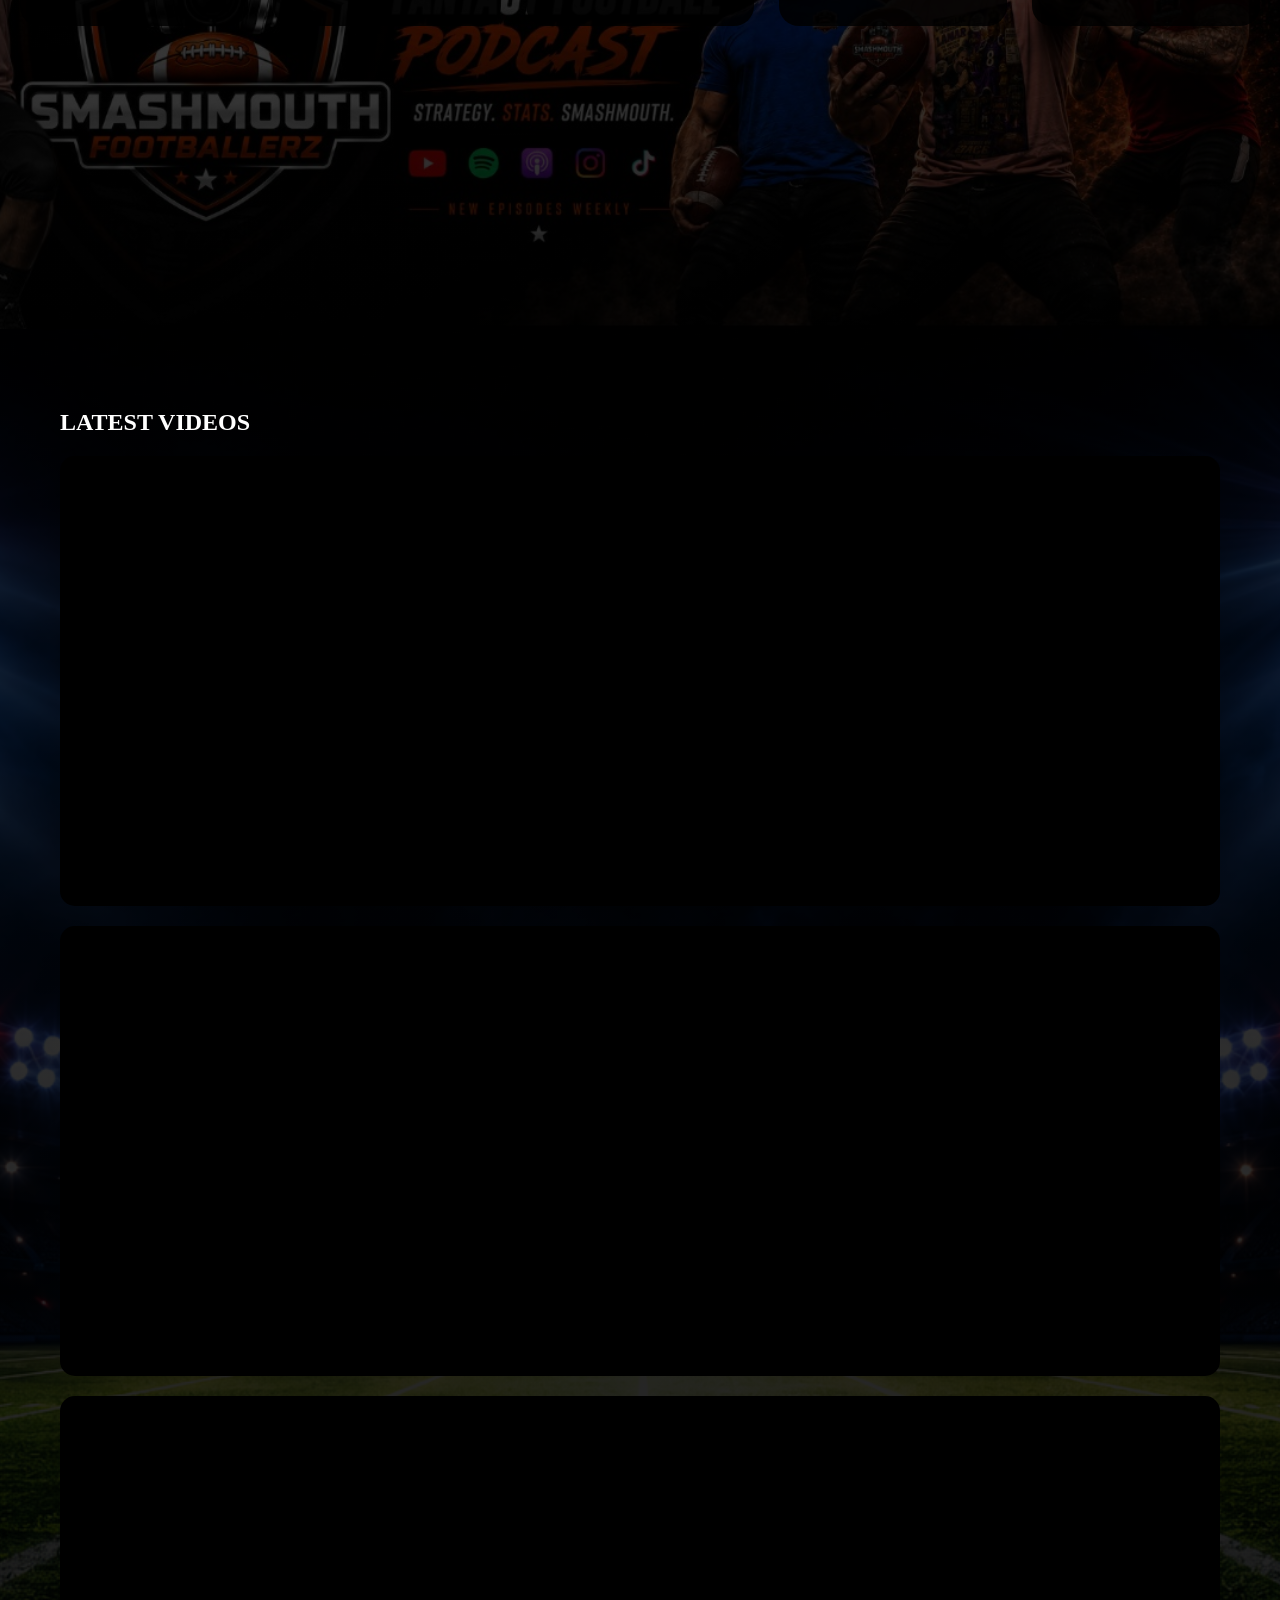
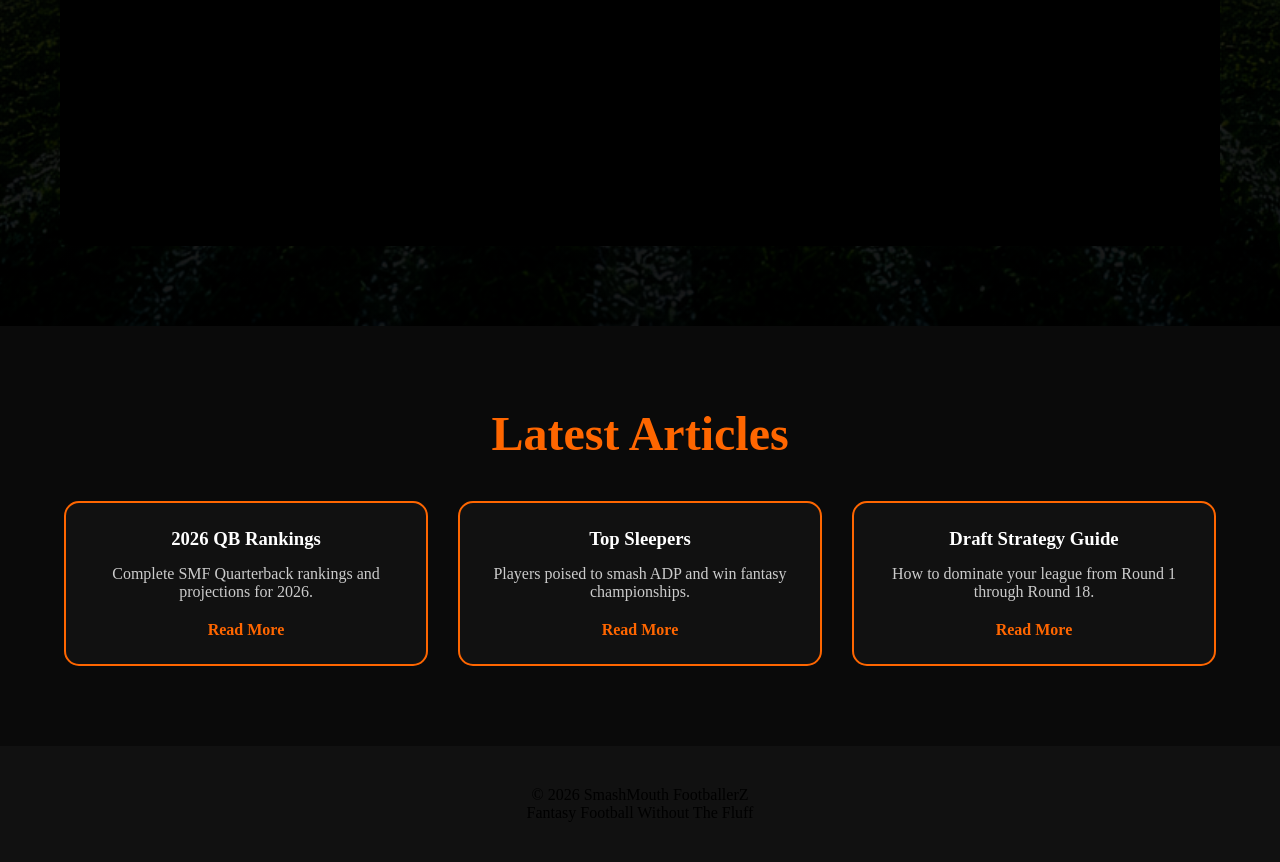
==== commit 56a2b976: "Update index.html" ====
--- a/index.html
+++ b/index.html
@@ -137,7 +137,33 @@
     </div>
         
 </section>
-
+<section id="articles" class="articles-section">
+
+    <h2>Latest Articles</h2>
+
+    <div class="article-grid">
+
+        <div class="article-card">
+            <h3>2026 QB Rankings</h3>
+            <p>Complete SMF Quarterback rankings and projections for 2026.</p>
+            <a href="qb-rankings.html">Read More</a>
+        </div>
+
+        <div class="article-card">
+            <h3>Top Sleepers</h3>
+            <p>Players poised to smash ADP and win fantasy championships.</p>
+            <a href="#">Read More</a>
+        </div>
+
+        <div class="article-card">
+            <h3>Draft Strategy Guide</h3>
+            <p>How to dominate your league from Round 1 through Round 18.</p>
+            <a href="#">Read More</a>
+        </div>
+
+    </div>
+
+</section>
 <footer>
 
     <p>© 2026 SmashMouth FootballerZ</p>
--- a/style.css
+++ b/style.css
@@ -7,7 +7,14 @@
 html{
     scroll-behavior:smooth;
 }
-
+<script>
+const menuToggle = document.getElementById('menu-toggle');
+const navLinks = document.getElementById('nav-links');
+
+menuToggle.addEventListener('click', () => {
+    navLinks.classList.toggle('active');
+});
+</script>
 body{
     background:#000;
     color:white;
@@ -19,22 +26,54 @@
 
 .navbar{
     position:absolute;
-    top:0;
-    left:0;
+    top:20px;
+    right:30px;
+    z-index:999;
+}
+
+.menu-toggle{
+    width:35px;
+    cursor:pointer;
+    display:flex;
+    flex-direction:column;
+    gap:6px;
+}
+
+.menu-toggle span{
+    height:4px;
     width:100%;
-    z-index:1000;
-
-    display:flex;
-    justify-content:space-between;
-    align-items:center;
-
-    padding:18px 50px;
-
-    background:linear-gradient(
-        to bottom,
-        rgba(0,0,0,.85),
-        rgba(0,0,0,0)
-    );
+    background:#ff6600;
+    border-radius:3px;
+    box-shadow:0 0 10px #ff6600;
+}
+
+.nav-links{
+    display:none;
+    position:absolute;
+    top:50px;
+    right:0;
+    background:rgba(0,0,0,.95);
+    padding:15px;
+    border:2px solid #ff6600;
+    border-radius:10px;
+    min-width:200px;
+}
+
+.nav-links a{
+    display:block;
+    color:white;
+    text-decoration:none;
+    font-family:'Oswald',sans-serif;
+    padding:10px 0;
+    font-size:1.2rem;
+}
+
+.nav-links a:hover{
+    color:#ff6600;
+}
+
+.nav-links.active{
+    display:block;
 }
 
 .logo-brand{
@@ -1270,3 +1309,43 @@
     font-size:1.2rem;
     letter-spacing:2px;
 }
+.articles-section{
+    padding:80px 5%;
+    background:#0a0a0a;
+    text-align:center;
+}
+
+.articles-section h2{
+    color:#ff6600;
+    font-size:3rem;
+    margin-bottom:40px;
+}
+
+.article-grid{
+    display:grid;
+    grid-template-columns:repeat(auto-fit,minmax(300px,1fr));
+    gap:30px;
+}
+
+.article-card{
+    background:#111;
+    border:2px solid #ff6600;
+    border-radius:15px;
+    padding:25px;
+}
+
+.article-card h3{
+    color:#fff;
+    margin-bottom:15px;
+}
+
+.article-card p{
+    color:#ccc;
+    margin-bottom:20px;
+}
+
+.article-card a{
+    color:#ff6600;
+    text-decoration:none;
+    font-weight:bold;
+}
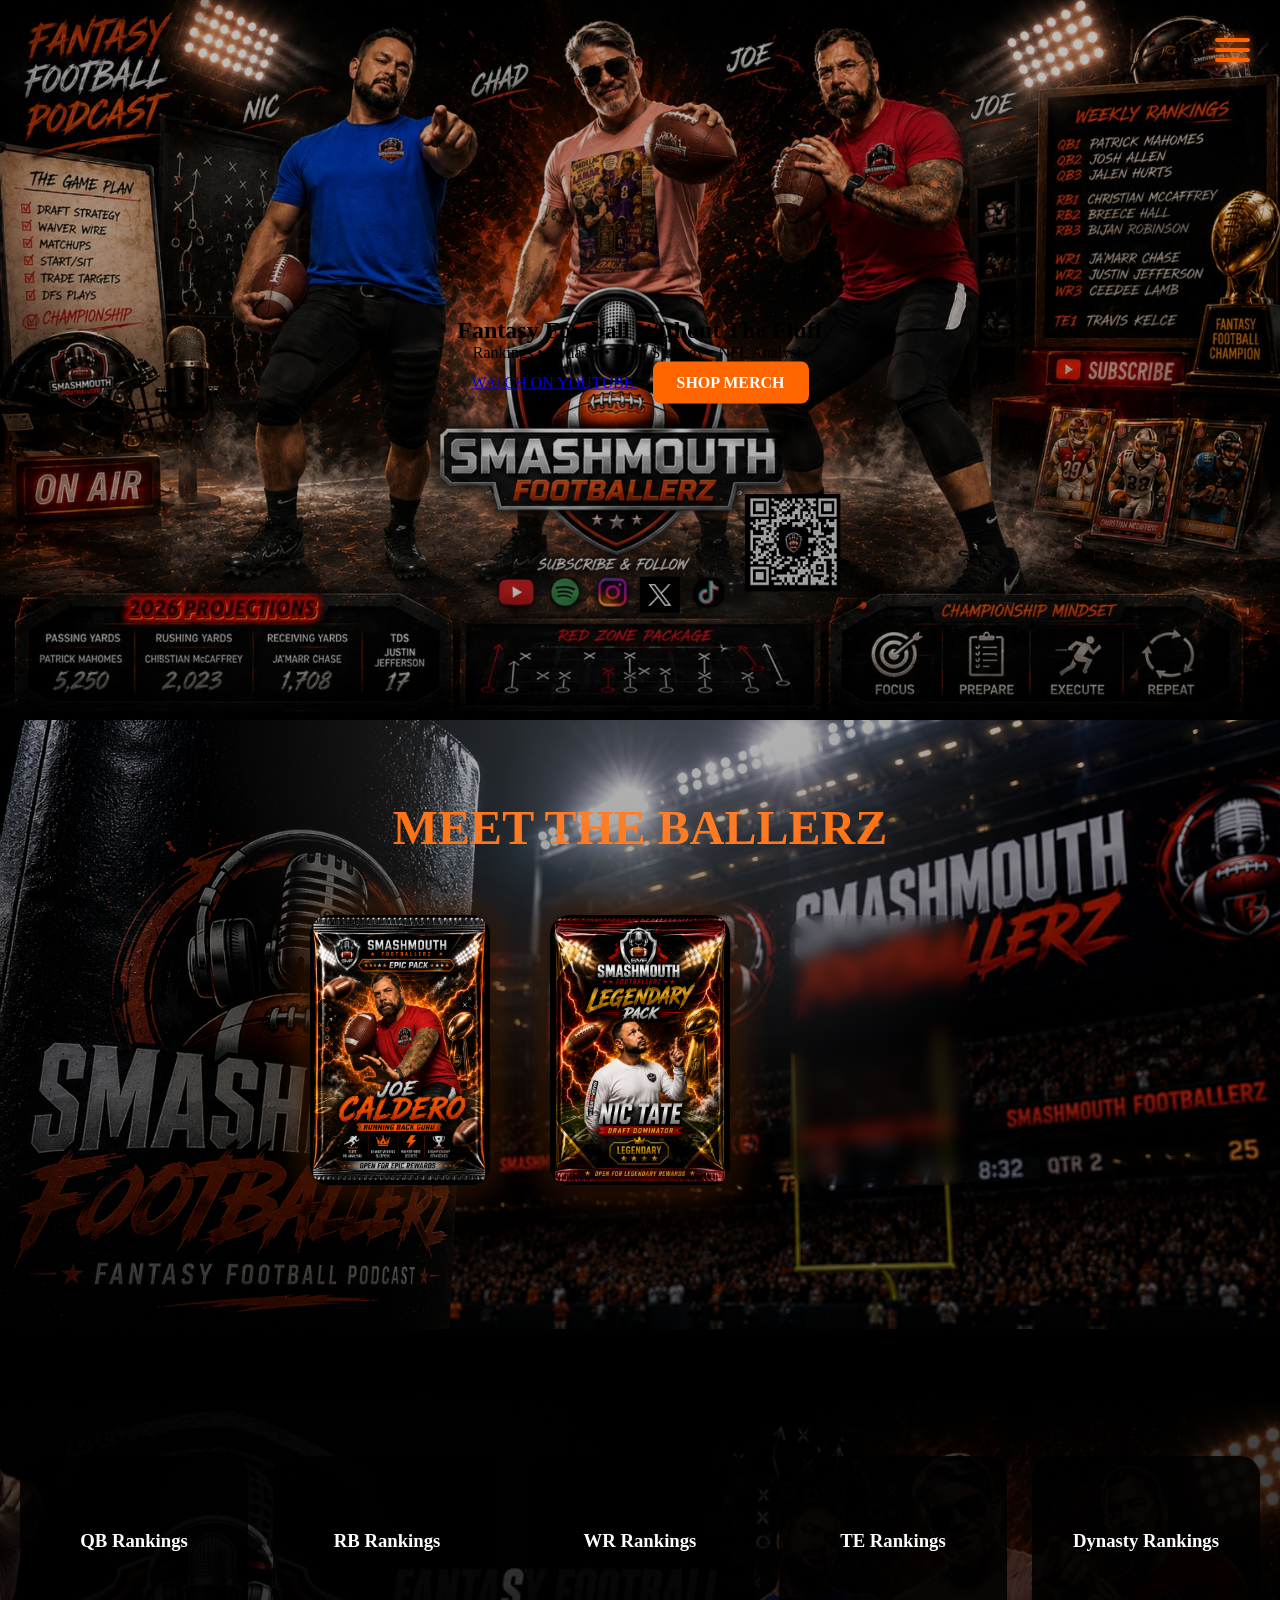
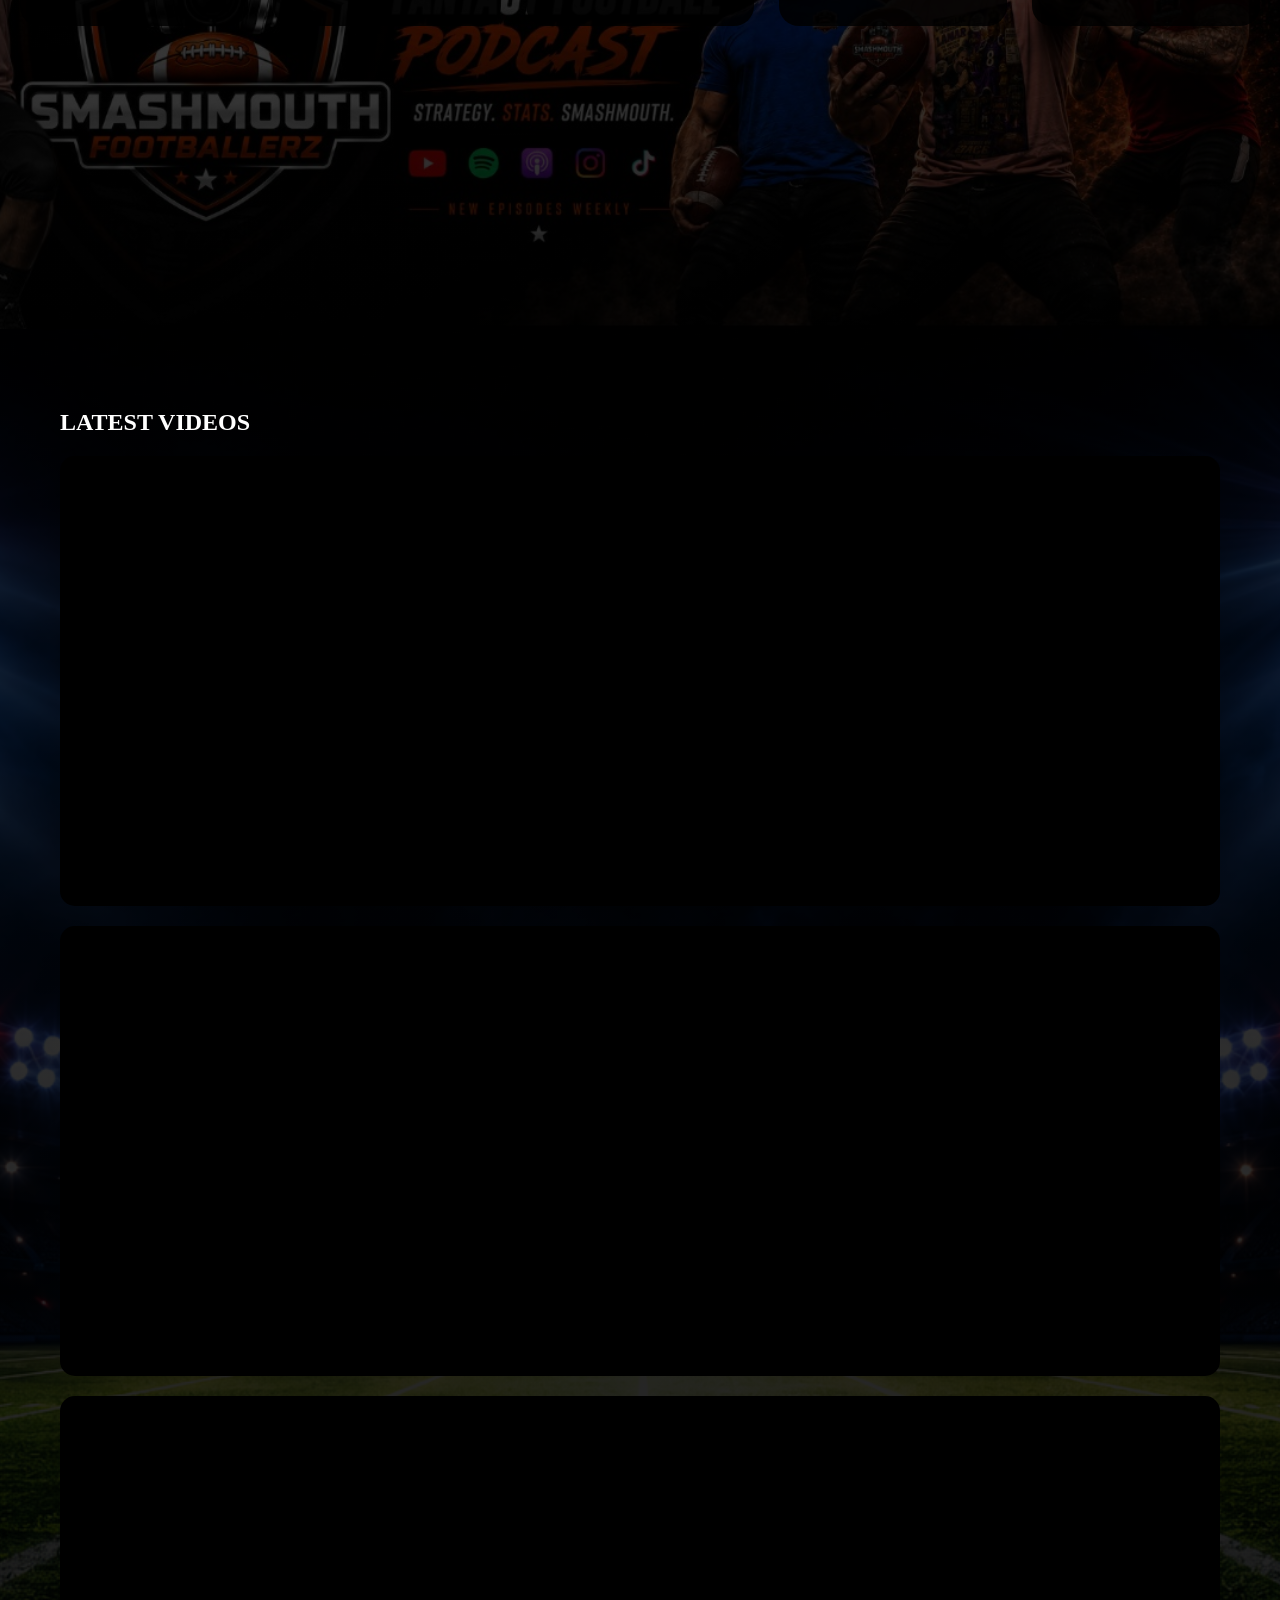
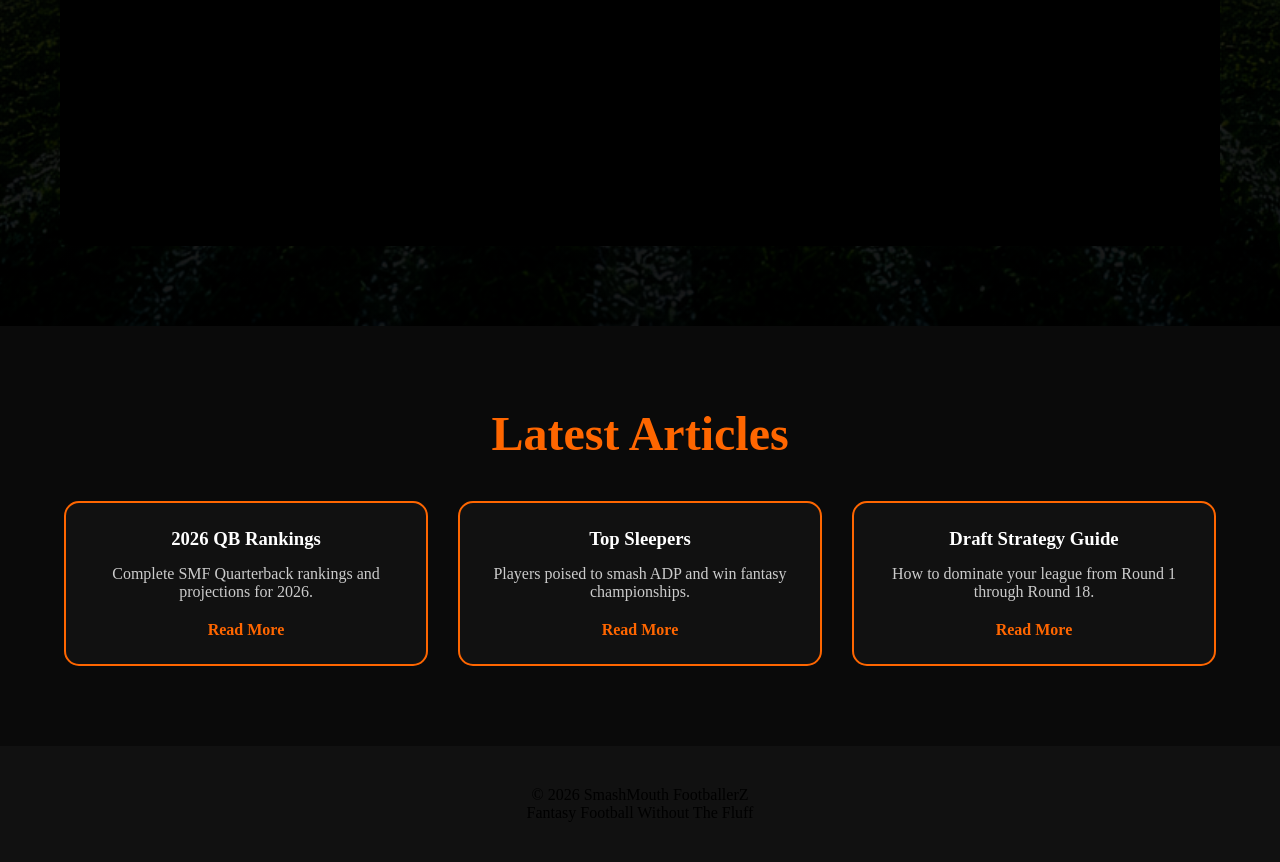
==== commit 1cb2344a: "Update index.html" ====
--- a/index.html
+++ b/index.html
@@ -266,6 +266,13 @@
 </script>
 
 <audio id="shakeSound" src="shake.mp3"></audio> <audio id="ripSound" src="rip.mp3"></audio> <audio id="boomSound" src="boom.mp3"></audio> <audio id="crowdSound" src="crowd.mp3"></audio>
-
+<script>
+const menuToggle = document.getElementById('menu-toggle');
+const navLinks = document.getElementById('nav-links');
+
+menuToggle.addEventListener('click', () => {
+    navLinks.classList.toggle('active');
+});
+</script>
 </body>
 </html>
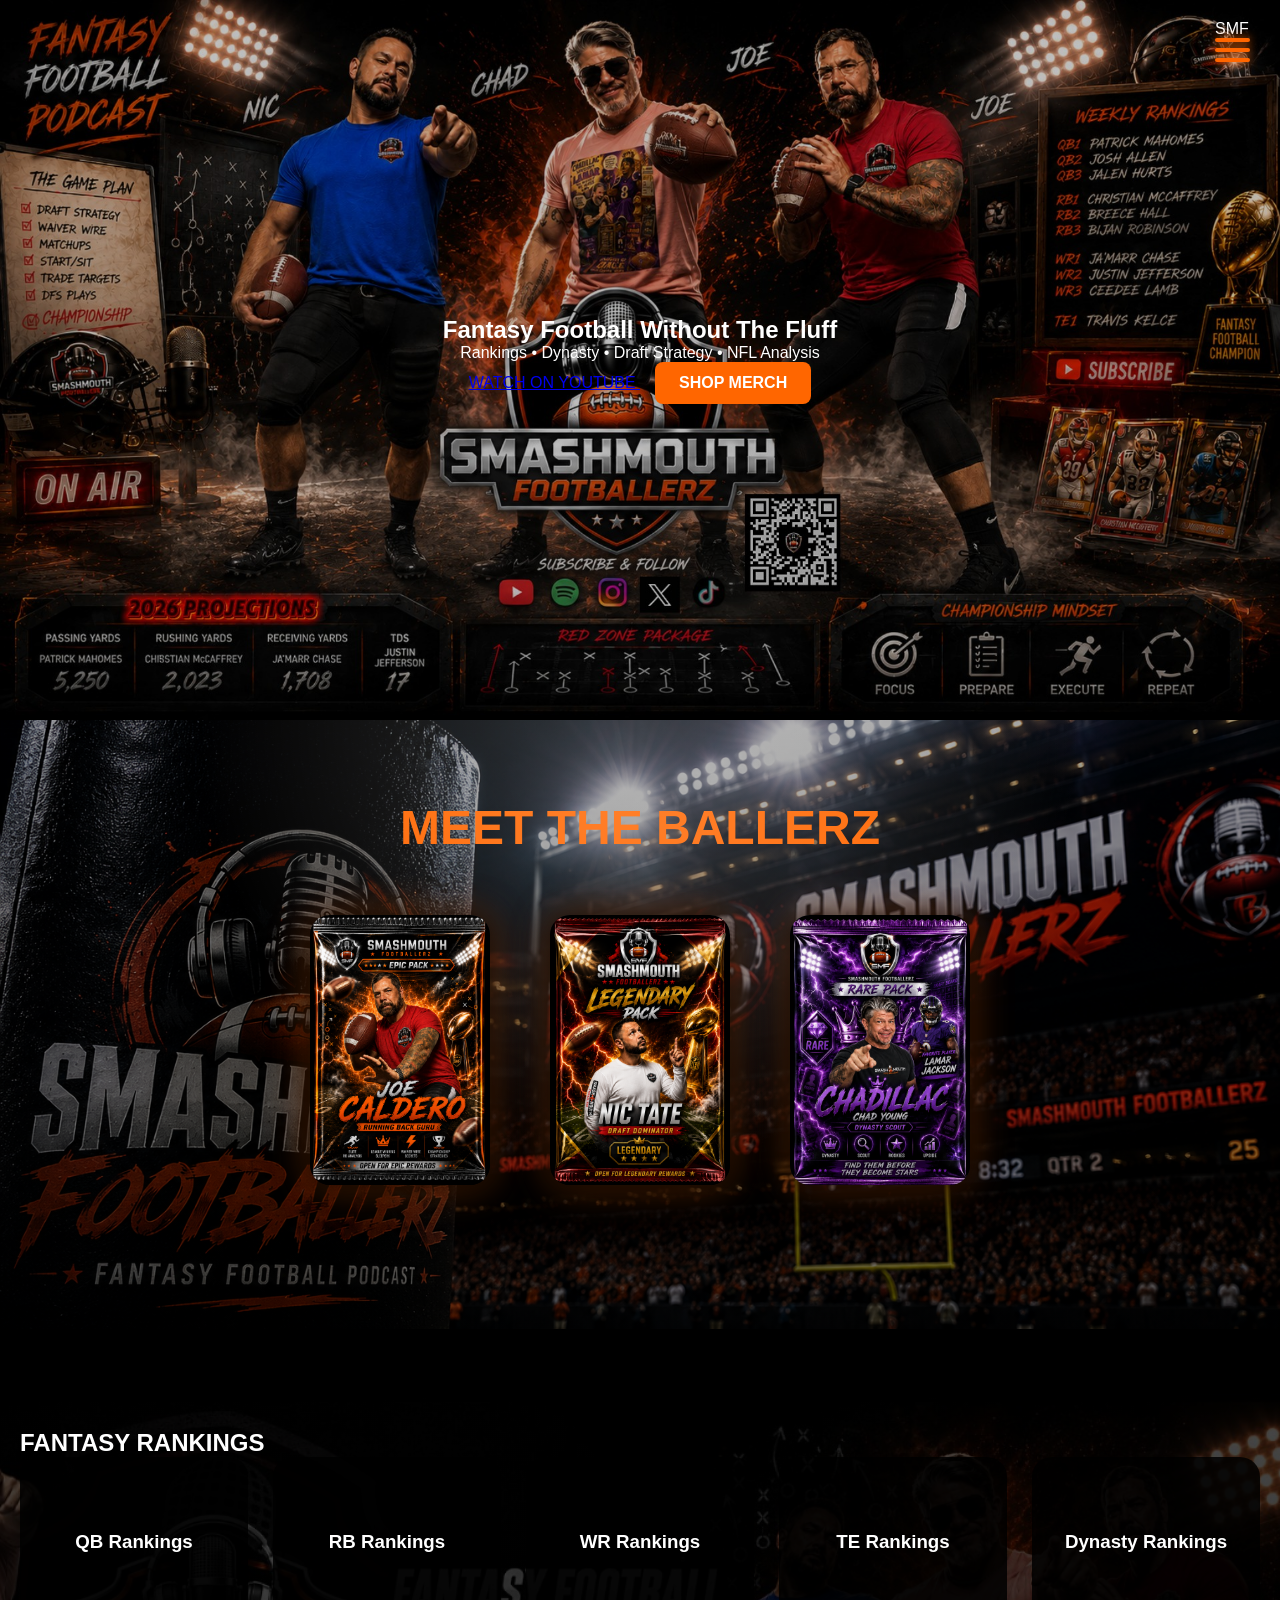
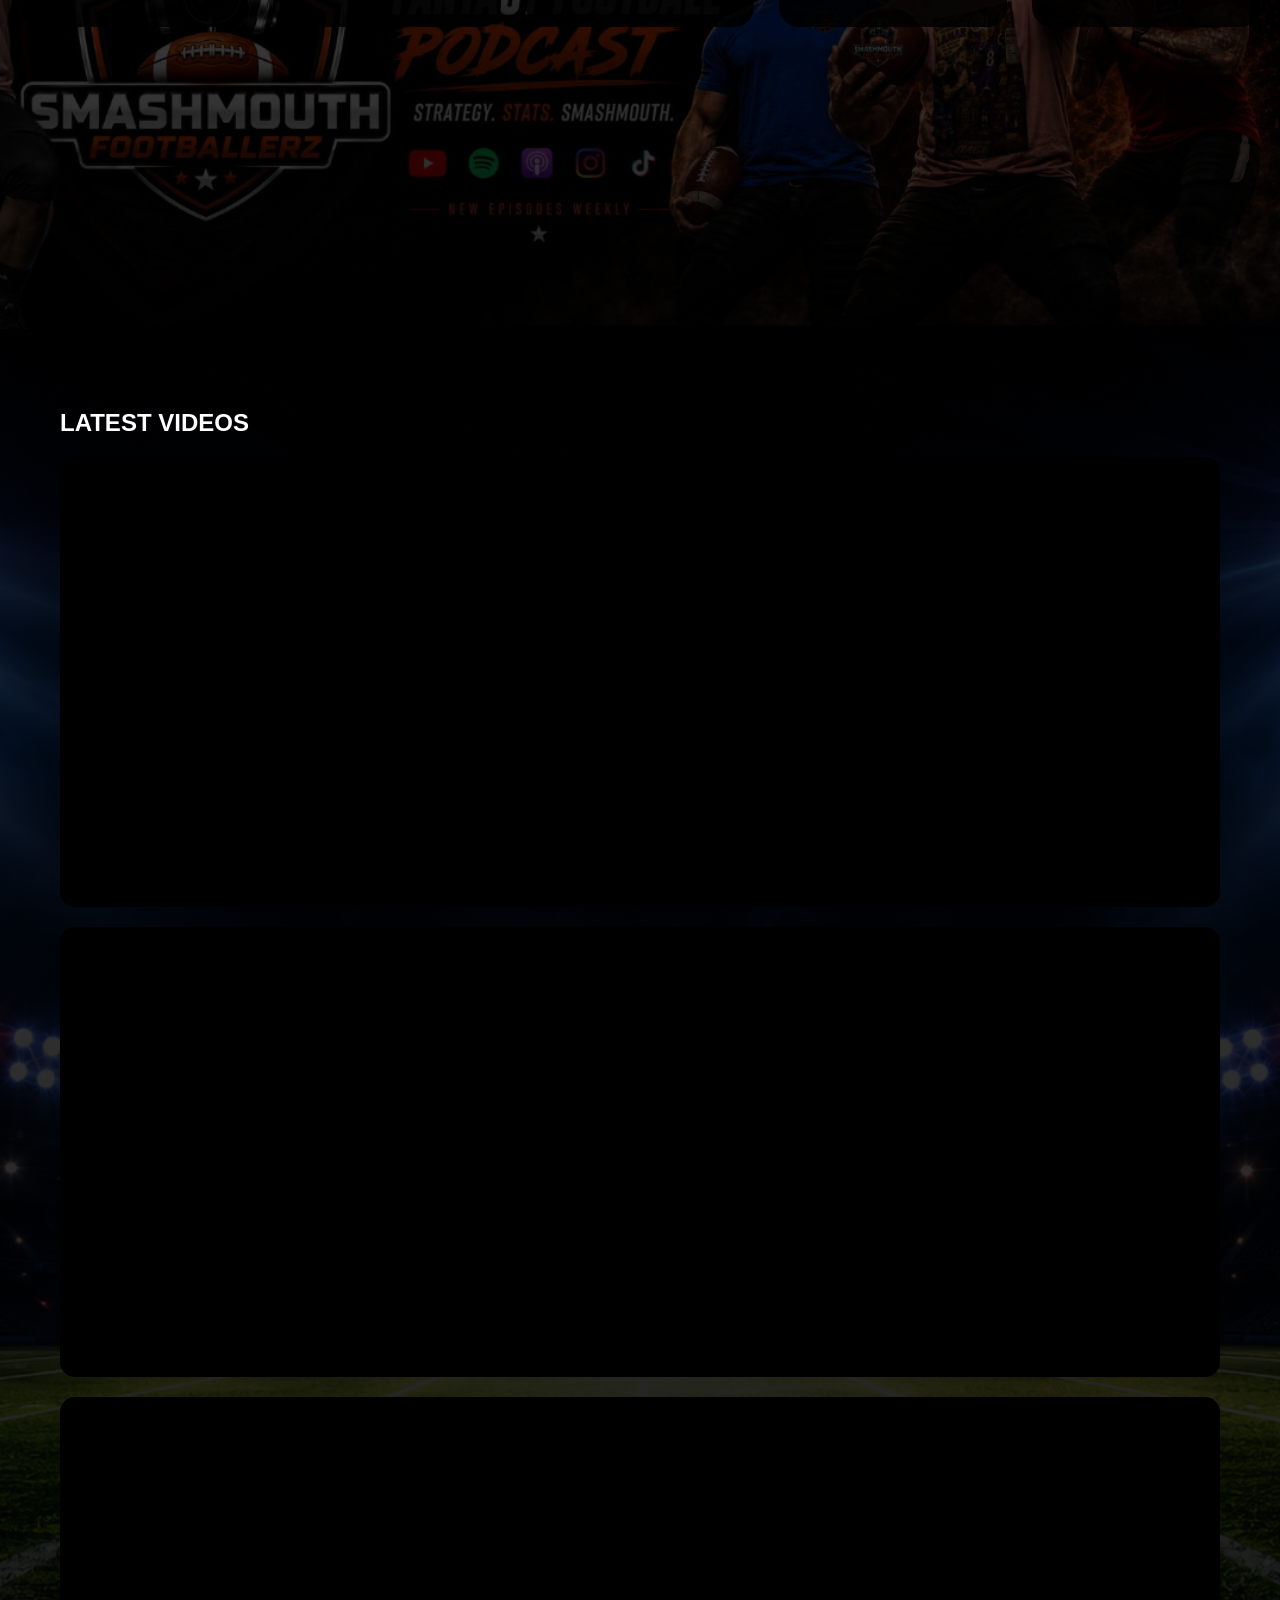
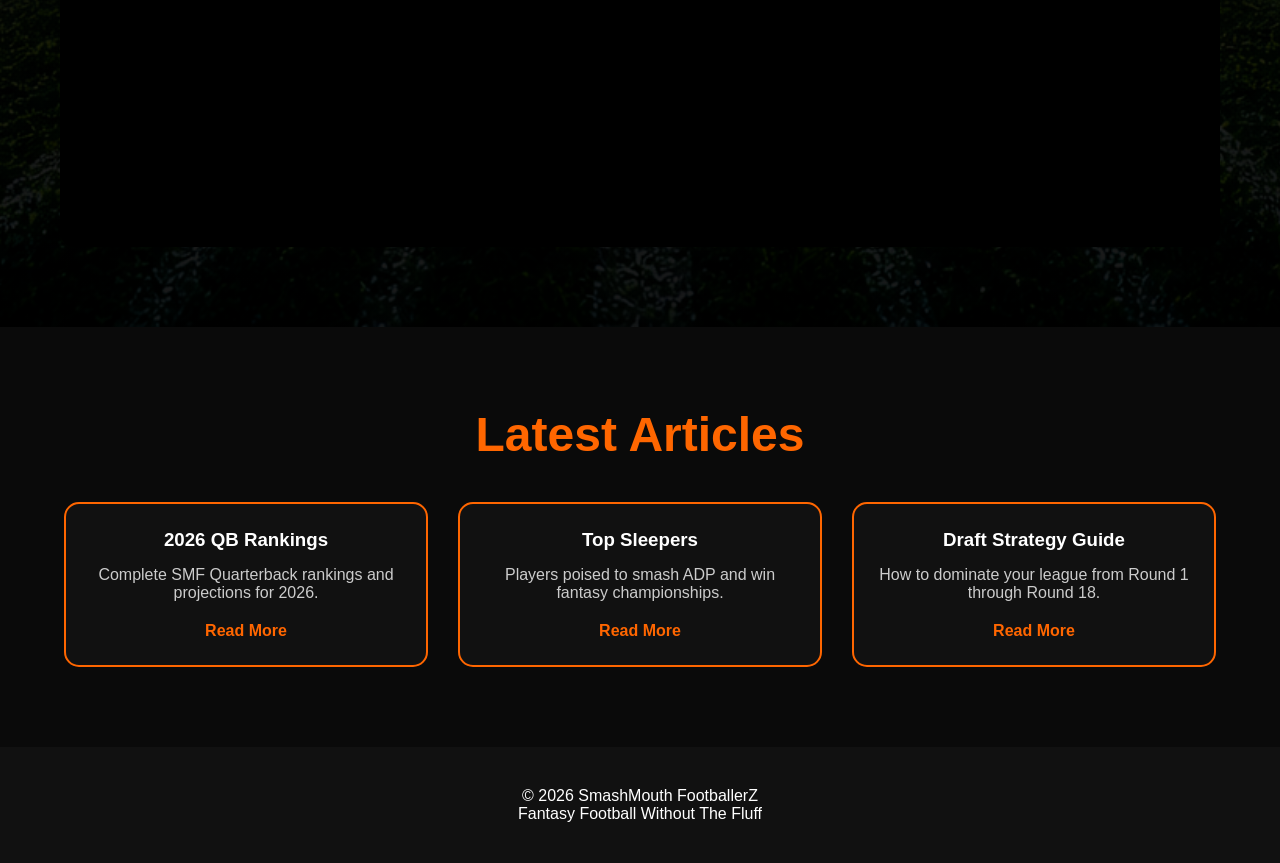
==== commit 3022d3a0: "Update index.html" ====
--- a/index.html
+++ b/index.html
@@ -28,9 +28,6 @@
         <a href="#articles">Articles</a>
         <a href="#shop">Shop Merch</a>
     </nav>
-</header>
-
-
 </header>
 
 <section class="hero">
--- a/style.css
+++ b/style.css
@@ -7,14 +7,6 @@
 html{
     scroll-behavior:smooth;
 }
-<script>
-const menuToggle = document.getElementById('menu-toggle');
-const navLinks = document.getElementById('nav-links');
-
-menuToggle.addEventListener('click', () => {
-    navLinks.classList.toggle('active');
-});
-</script>
 body{
     background:#000;
     color:white;
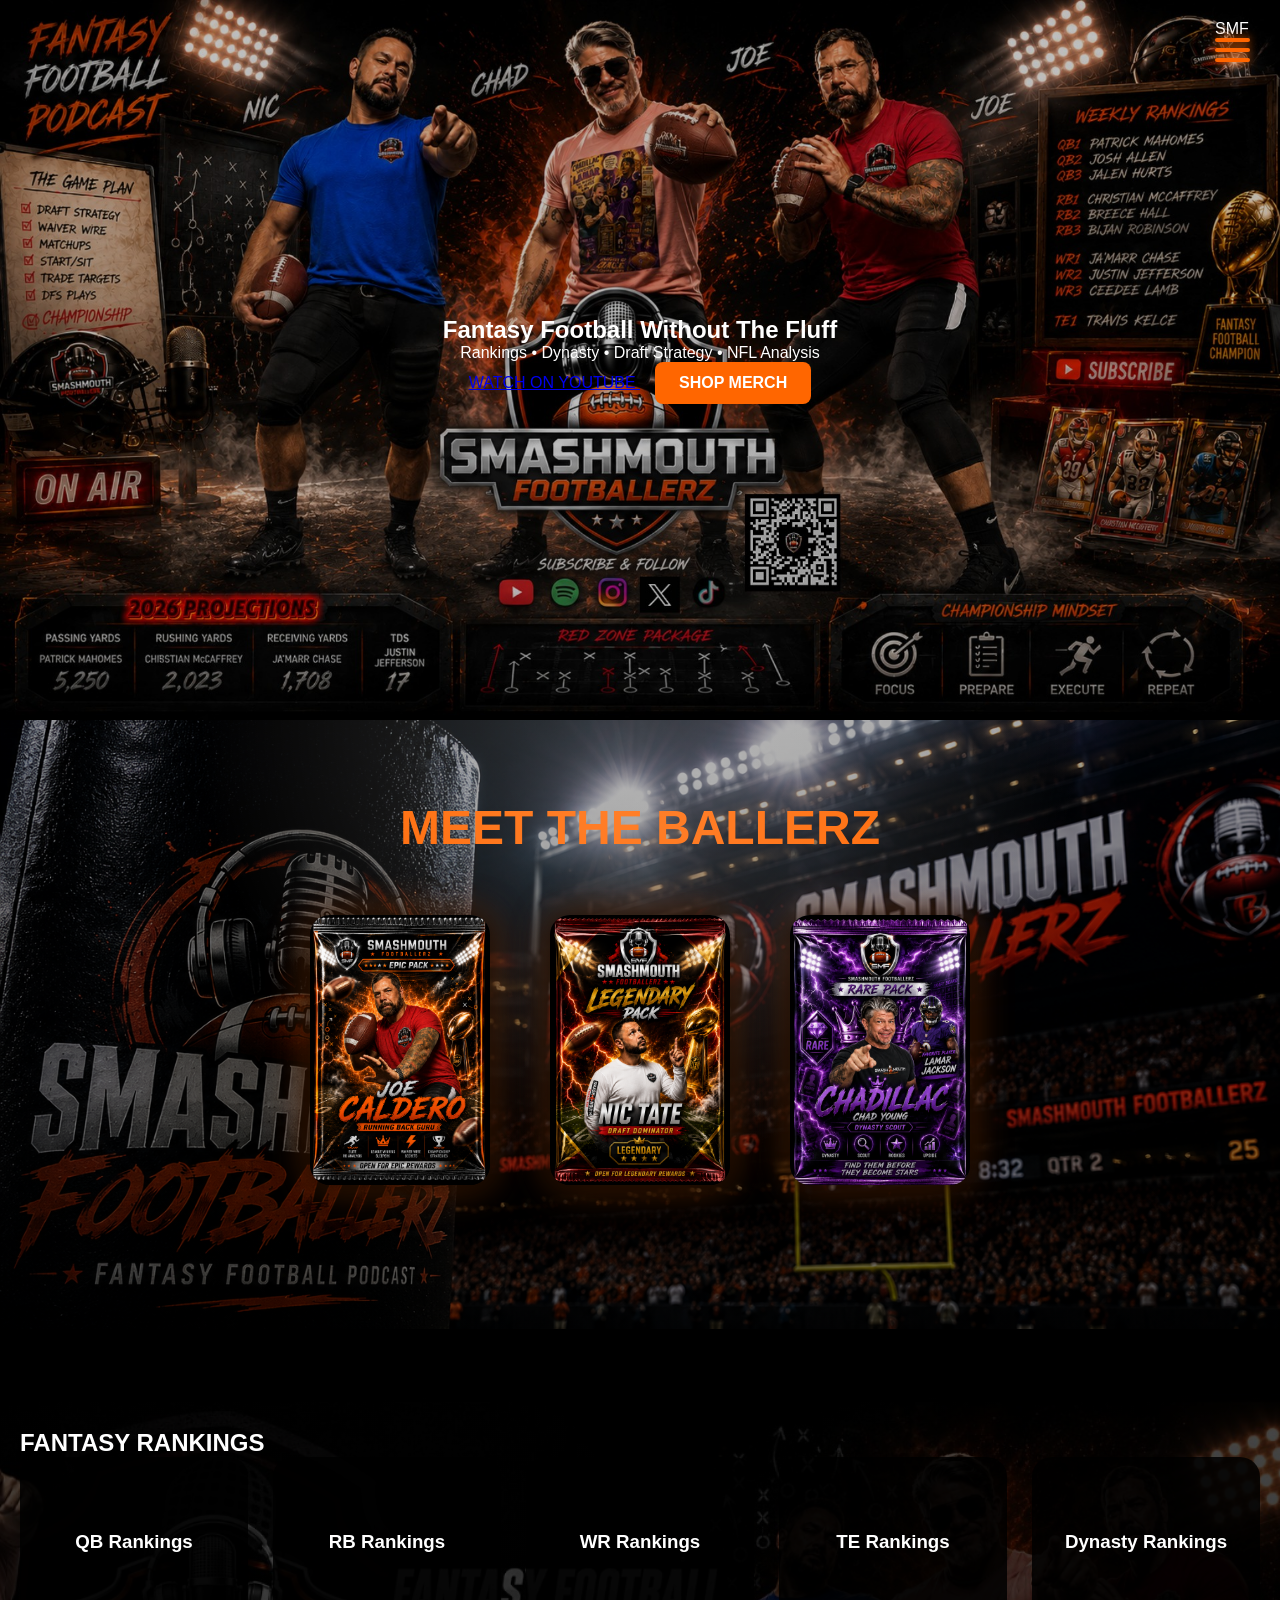
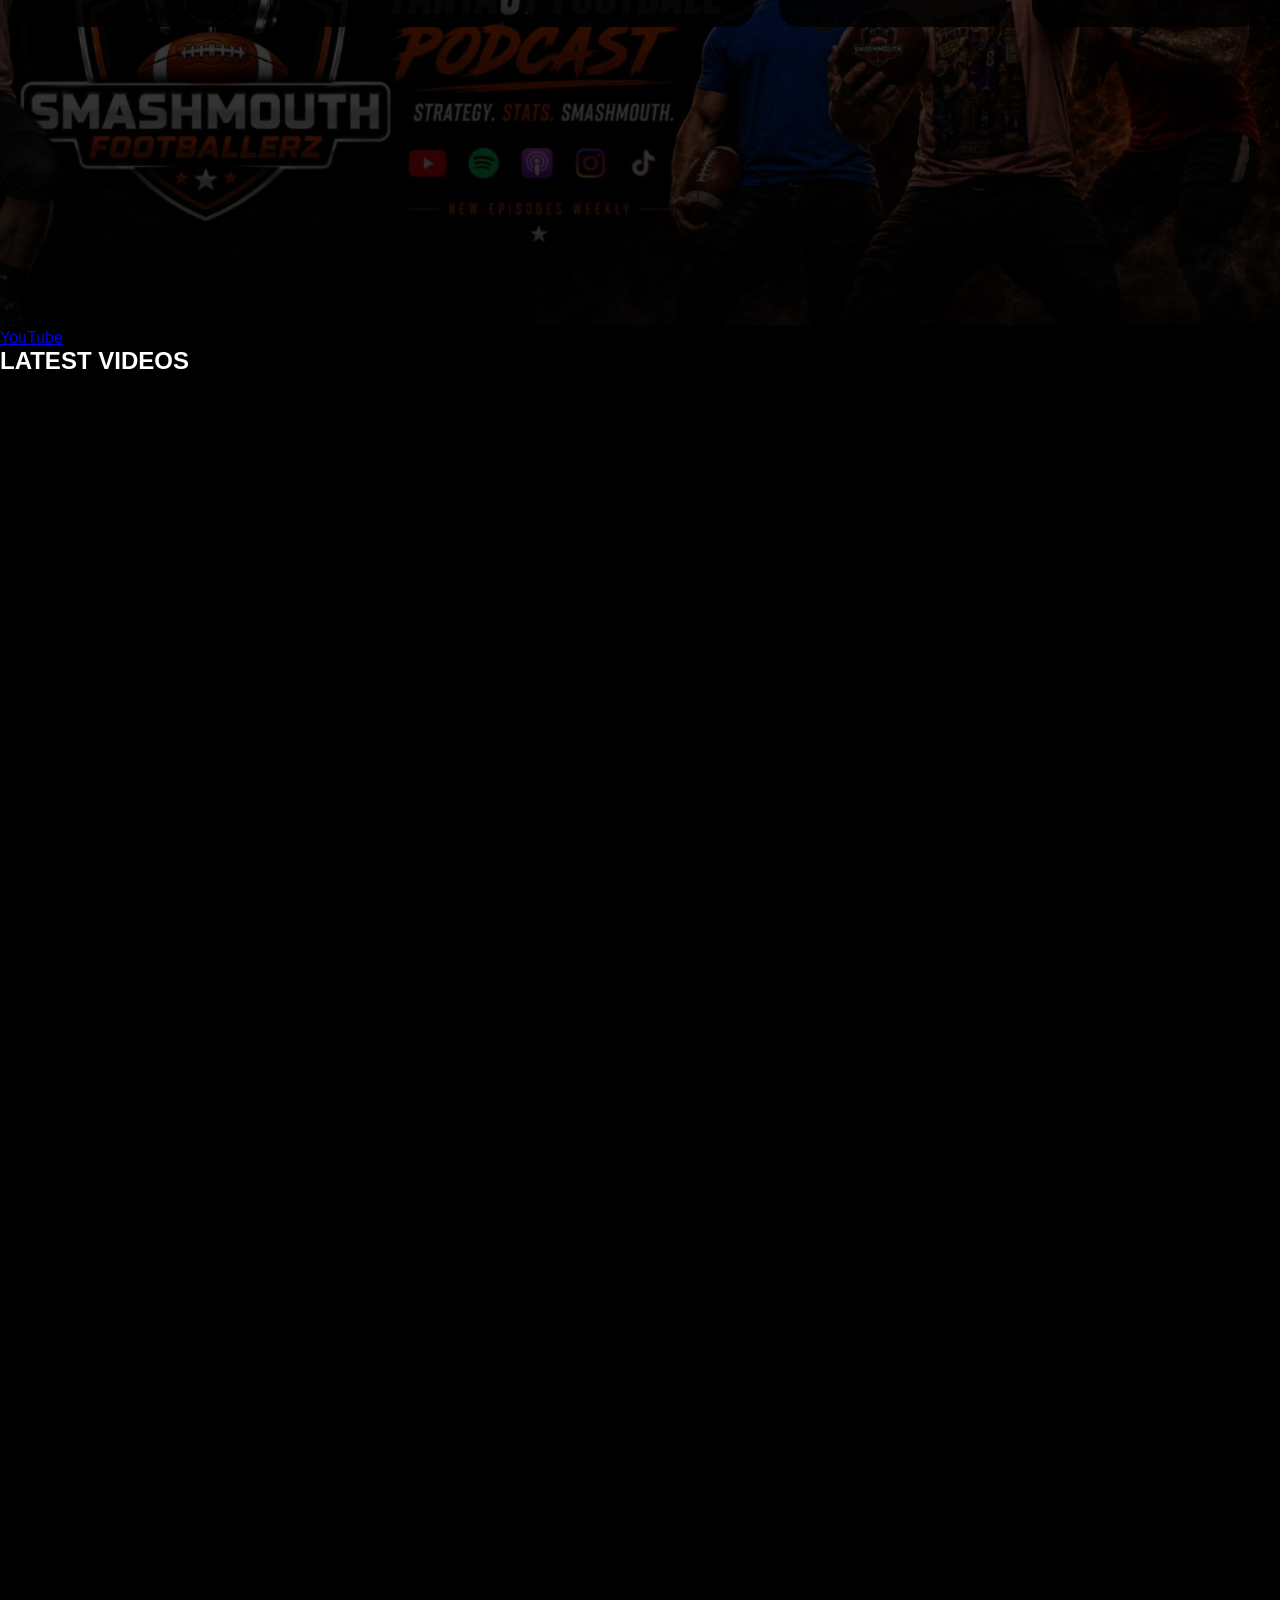
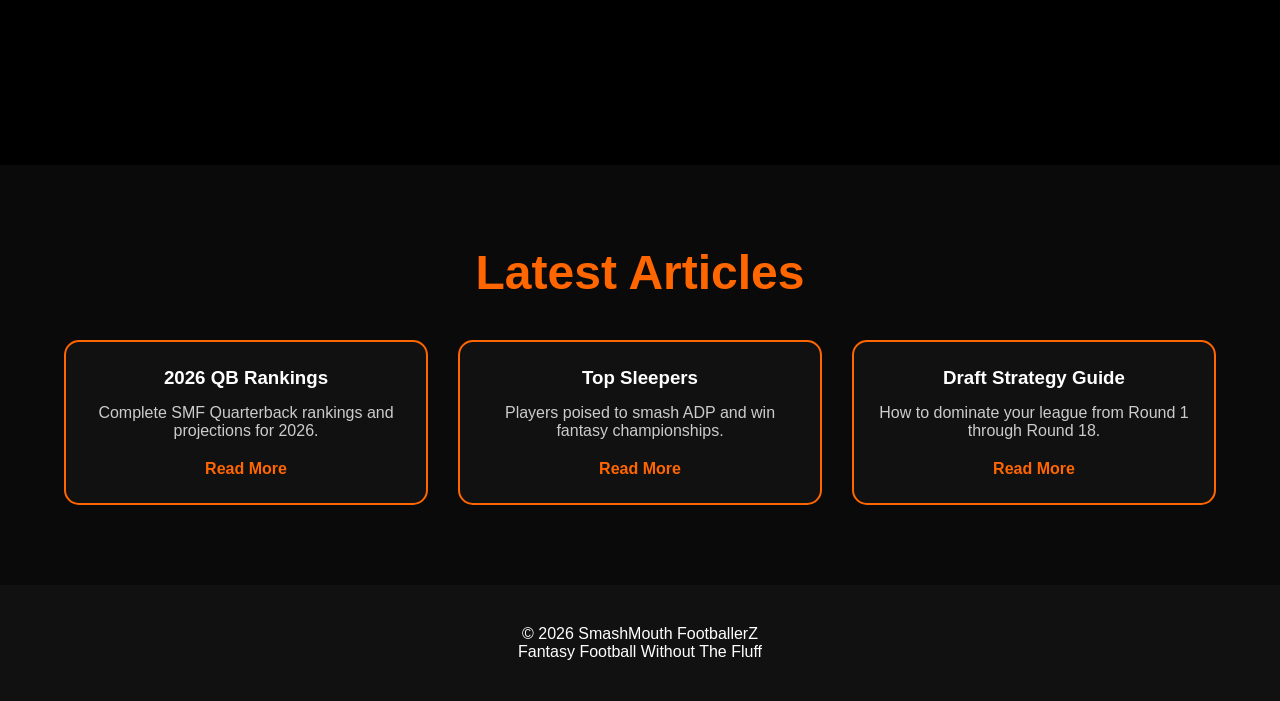
==== commit efa58ec2: "Update index.html" ====
--- a/index.html
+++ b/index.html
@@ -110,7 +110,7 @@
 
 </section>
 
-<section id="videos" class="youtube-section">
+<a href="#videos">YouTube</a>
 
     <h2>LATEST VIDEOS</h2>
 
